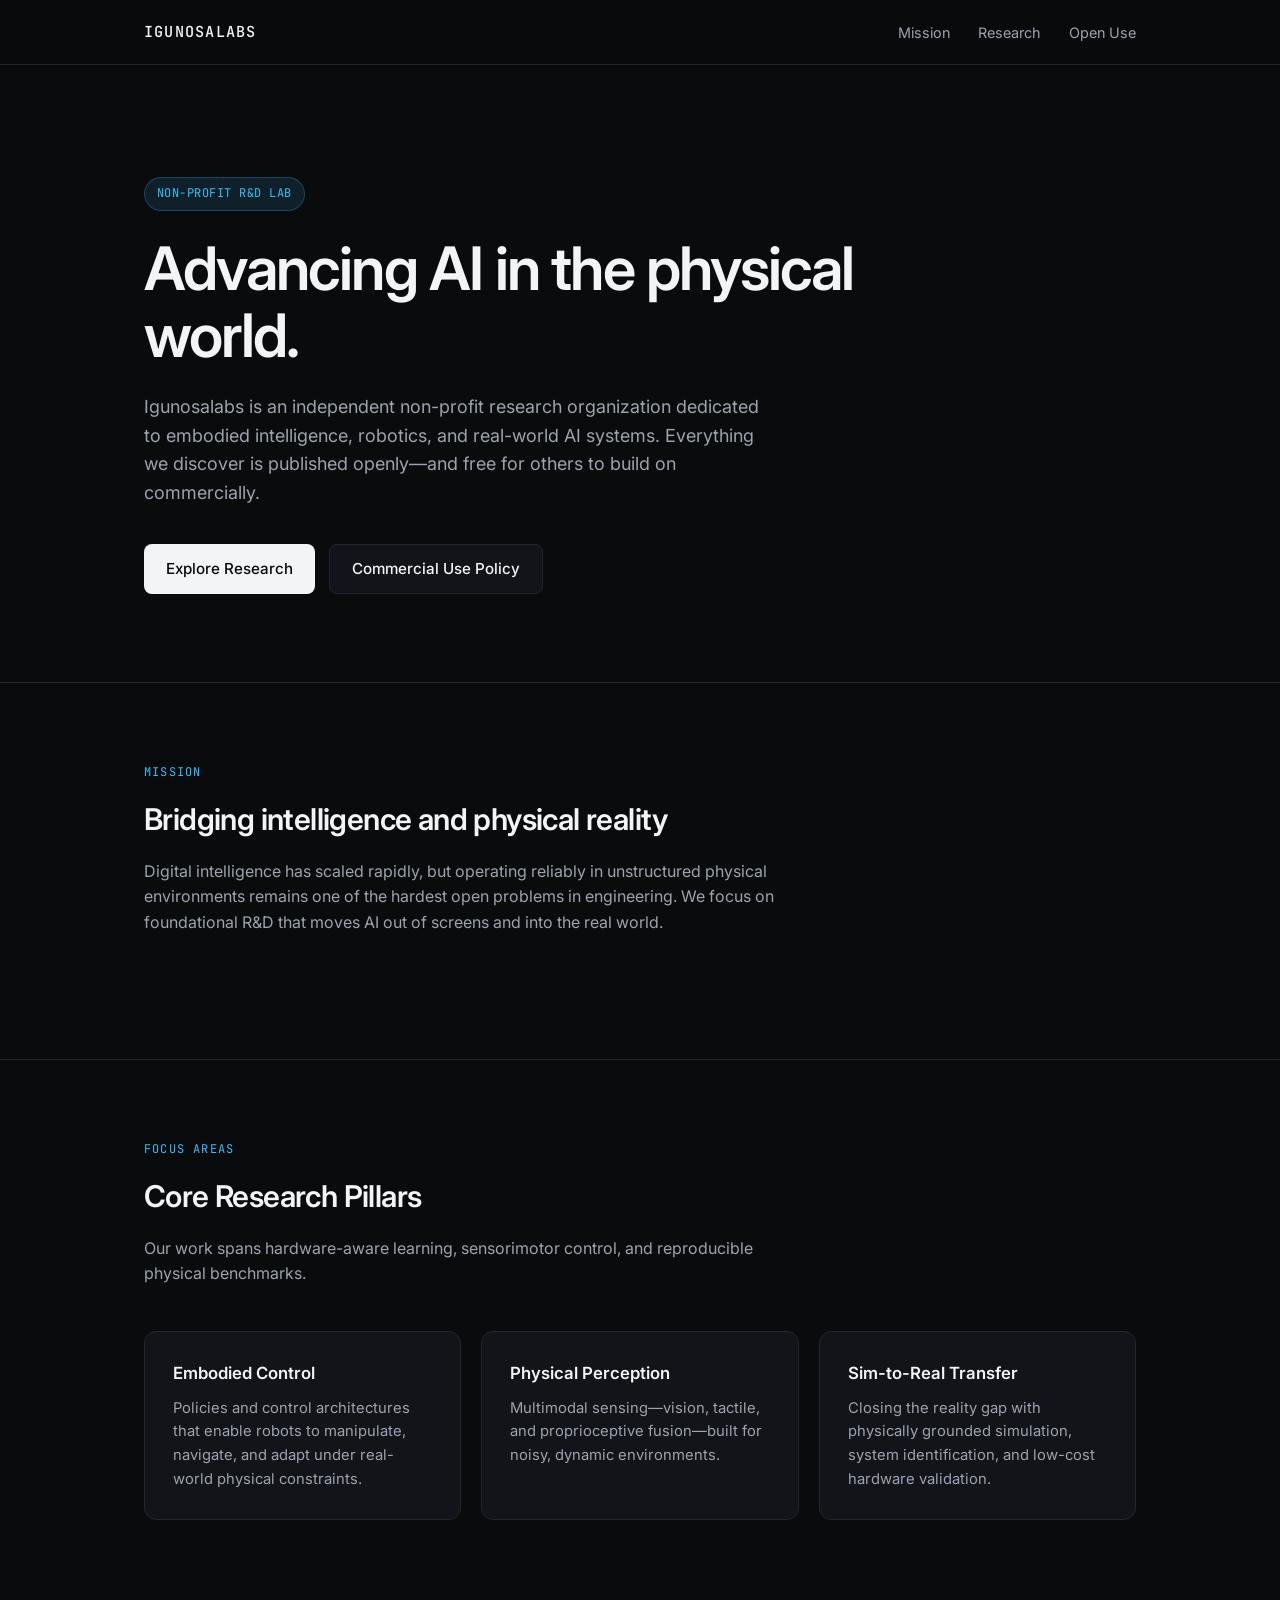
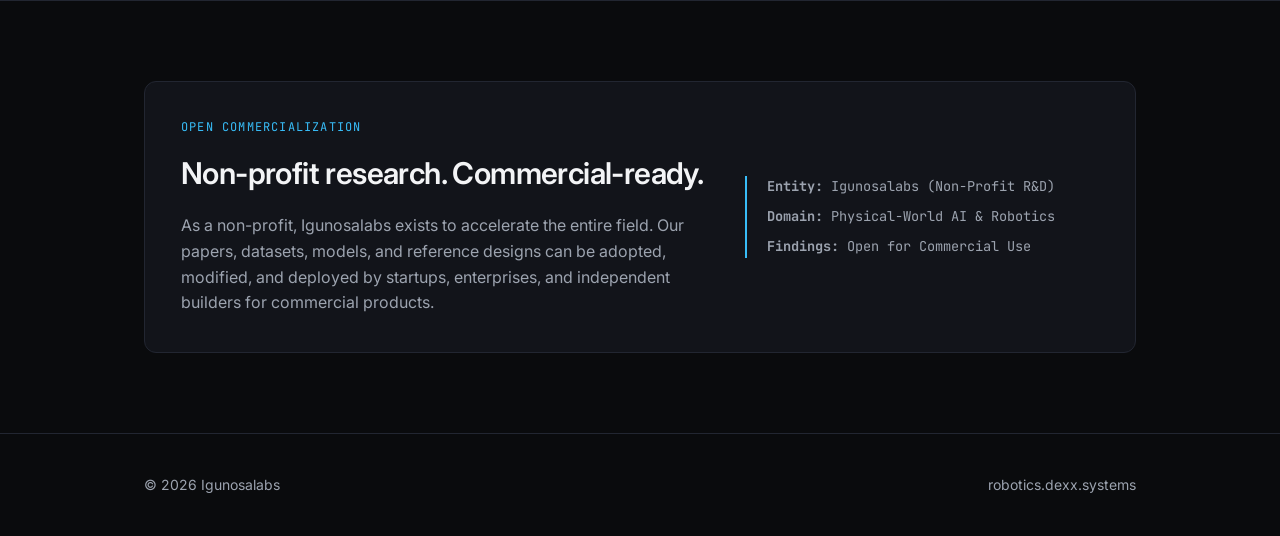
==== index.html @ ff611111 "Initial Igunosalabs landing page" ====
<!DOCTYPE html>
<html lang="en">
<head>
  <meta charset="UTF-8" />
  <meta name="viewport" content="width=device-width, initial-scale=1.0" />
  <title>Igunosalabs — Physical-World AI Research</title>
  <meta name="description" content="Igunosalabs is a non-profit R&D lab advancing AI technology in the physical world. All research findings are open for commercial use." />
  <link rel="preconnect" href="https://fonts.googleapis.com" />
  <link rel="preconnect" href="https://fonts.gstatic.com" crossorigin />
  <link href="https://fonts.googleapis.com/css2?family=Inter:wght@400;500;600&family=JetBrains+Mono:wght@400;500&display=swap" rel="stylesheet" />
  <style>
    :root {
      --bg: #0a0b0d;
      --surface: #12141a;
      --border: #222631;
      --text: #f3f4f6;
      --muted: #9ca3af;
      --accent: #38bdf8;
      --accent-dim: rgba(56, 189, 248, 0.12);
    }

    * {
      box-sizing: border-box;
      margin: 0;
      padding: 0;
    }

    html {
      scroll-behavior: smooth;
    }

    body {
      font-family: 'Inter', -apple-system, BlinkMacSystemFont, sans-serif;
      background: var(--bg);
      color: var(--text);
      line-height: 1.6;
      -webkit-font-smoothing: antialiased;
    }

    .container {
      max-width: 1040px;
      margin: 0 auto;
      padding: 0 24px;
    }

    header {
      border-bottom: 1px solid var(--border);
      padding: 20px 0;
      position: sticky;
      top: 0;
      background: rgba(10, 11, 13, 0.85);
      backdrop-filter: blur(12px);
      z-index: 10;
    }

    .nav {
      display: flex;
      align-items: center;
      justify-content: space-between;
    }

    .logo {
      font-family: 'JetBrains Mono', monospace;
      font-weight: 500;
      font-size: 0.95rem;
      letter-spacing: 0.08em;
      text-transform: uppercase;
      color: var(--text);
      text-decoration: none;
    }

    .nav-links {
      display: flex;
      gap: 28px;
    }

    .nav-links a {
      color: var(--muted);
      text-decoration: none;
      font-size: 0.9rem;
      transition: color 0.15s ease;
    }

    .nav-links a:hover {
      color: var(--text);
    }

    .hero {
      padding: 112px 0 88px;
      border-bottom: 1px solid var(--border);
    }

    .badge {
      display: inline-block;
      font-family: 'JetBrains Mono', monospace;
      font-size: 0.75rem;
      color: var(--accent);
      background: var(--accent-dim);
      border: 1px solid rgba(56, 189, 248, 0.25);
      padding: 6px 12px;
      border-radius: 999px;
      margin-bottom: 24px;
      letter-spacing: 0.04em;
    }

    h1 {
      font-size: clamp(2.25rem, 5vw, 3.75rem);
      font-weight: 600;
      line-height: 1.12;
      letter-spacing: -0.03em;
      max-width: 780px;
      margin-bottom: 24px;
    }

    .hero p {
      font-size: 1.125rem;
      color: var(--muted);
      max-width: 620px;
      margin-bottom: 36px;
    }

    .actions {
      display: flex;
      flex-wrap: wrap;
      gap: 14px;
    }

    .btn {
      display: inline-flex;
      align-items: center;
      padding: 12px 22px;
      border-radius: 8px;
      font-size: 0.95rem;
      font-weight: 500;
      text-decoration: none;
      transition: all 0.15s ease;
    }

    .btn-primary {
      background: var(--text);
      color: var(--bg);
    }

    .btn-primary:hover {
      background: #e5e7eb;
    }

    .btn-secondary {
      background: var(--surface);
      color: var(--text);
      border: 1px solid var(--border);
    }

    .btn-secondary:hover {
      border-color: #374151;
    }

    section {
      padding: 80px 0;
      border-bottom: 1px solid var(--border);
    }

    .section-label {
      font-family: 'JetBrains Mono', monospace;
      font-size: 0.75rem;
      text-transform: uppercase;
      letter-spacing: 0.1em;
      color: var(--accent);
      margin-bottom: 12px;
    }

    h2 {
      font-size: 1.875rem;
      font-weight: 600;
      letter-spacing: -0.02em;
      margin-bottom: 16px;
    }

    .section-intro {
      color: var(--muted);
      max-width: 640px;
      margin-bottom: 44px;
    }

    .grid {
      display: grid;
      grid-template-columns: repeat(auto-fit, minmax(260px, 1fr));
      gap: 20px;
    }

    .card {
      background: var(--surface);
      border: 1px solid var(--border);
      border-radius: 12px;
      padding: 28px;
    }

    .card h3 {
      font-size: 1.05rem;
      font-weight: 600;
      margin-bottom: 10px;
    }

    .card p {
      font-size: 0.925rem;
      color: var(--muted);
    }

    .callout {
      background: var(--surface);
      border: 1px solid var(--border);
      border-radius: 12px;
      padding: 36px;
      display: grid;
      grid-template-columns: 1.5fr 1fr;
      gap: 32px;
      align-items: center;
    }

    .callout-meta {
      font-family: 'JetBrains Mono', monospace;
      font-size: 0.85rem;
      color: var(--muted);
      border-left: 2px solid var(--accent);
      padding-left: 20px;
    }

    .callout-meta div {
      margin-bottom: 8px;
    }

    .callout-meta div:last-child {
      margin-bottom: 0;
    }

    footer {
      padding: 40px 0;
      color: var(--muted);
      font-size: 0.875rem;
    }

    .footer-inner {
      display: flex;
      flex-wrap: wrap;
      justify-content: space-between;
      gap: 16px;
    }

    @media (max-width: 720px) {
      .nav-links {
        display: none;
      }
      .callout {
        grid-template-columns: 1fr;
      }
    }
  </style>
</head>
<body>
  <header>
    <div class="container nav">
      <a href="#" class="logo">Igunosalabs</a>
      <nav class="nav-links">
        <a href="#mission">Mission</a>
        <a href="#research">Research</a>
        <a href="#open-use">Open Use</a>
      </nav>
    </div>
  </header>

  <main>
    <section class="hero">
      <div class="container">
        <span class="badge">NON-PROFIT R&amp;D LAB</span>
        <h1>Advancing AI in the physical world.</h1>
        <p>
          Igunosalabs is an independent non-profit research organization dedicated to embodied intelligence, robotics, and real-world AI systems. Everything we discover is published openly—and free for others to build on commercially.
        </p>
        <div class="actions">
          <a href="#research" class="btn btn-primary">Explore Research</a>
          <a href="#open-use" class="btn btn-secondary">Commercial Use Policy</a>
        </div>
      </div>
    </section>

    <section id="mission">
      <div class="container">
        <div class="section-label">Mission</div>
        <h2>Bridging intelligence and physical reality</h2>
        <p class="section-intro">
          Digital intelligence has scaled rapidly, but operating reliably in unstructured physical environments remains one of the hardest open problems in engineering. We focus on foundational R&amp;D that moves AI out of screens and into the real world.
        </p>
      </div>
    </section>

    <section id="research">
      <div class="container">
        <div class="section-label">Focus Areas</div>
        <h2>Core Research Pillars</h2>
        <p class="section-intro">
          Our work spans hardware-aware learning, sensorimotor control, and reproducible physical benchmarks.
        </p>
        <div class="grid">
          <div class="card">
            <h3>Embodied Control</h3>
            <p>Policies and control architectures that enable robots to manipulate, navigate, and adapt under real-world physical constraints.</p>
          </div>
          <div class="card">
            <h3>Physical Perception</h3>
            <p>Multimodal sensing—vision, tactile, and proprioceptive fusion—built for noisy, dynamic environments.</p>
          </div>
          <div class="card">
            <h3>Sim-to-Real Transfer</h3>
            <p>Closing the reality gap with physically grounded simulation, system identification, and low-cost hardware validation.</p>
          </div>
        </div>
      </div>
    </section>

    <section id="open-use">
      <div class="container">
        <div class="callout">
          <div>
            <div class="section-label">Open Commercialization</div>
            <h2>Non-profit research. Commercial-ready.</h2>
            <p style="color: var(--muted);">
              As a non-profit, Igunosalabs exists to accelerate the entire field. Our papers, datasets, models, and reference designs can be adopted, modified, and deployed by startups, enterprises, and independent builders for commercial products.
            </p>
          </div>
          <div class="callout-meta">
            <div><strong>Entity:</strong> Igunosalabs (Non-Profit R&amp;D)</div>
            <div><strong>Domain:</strong> Physical-World AI &amp; Robotics</div>
            <div><strong>Findings:</strong> Open for Commercial Use</div>
          </div>
        </div>
      </div>
    </section>
  </main>

  <footer>
    <div class="container footer-inner">
      <span>&copy; 2026 Igunosalabs</span>
      <span>robotics.dexx.systems</span>
    </div>
  </footer>
</body>
</html>
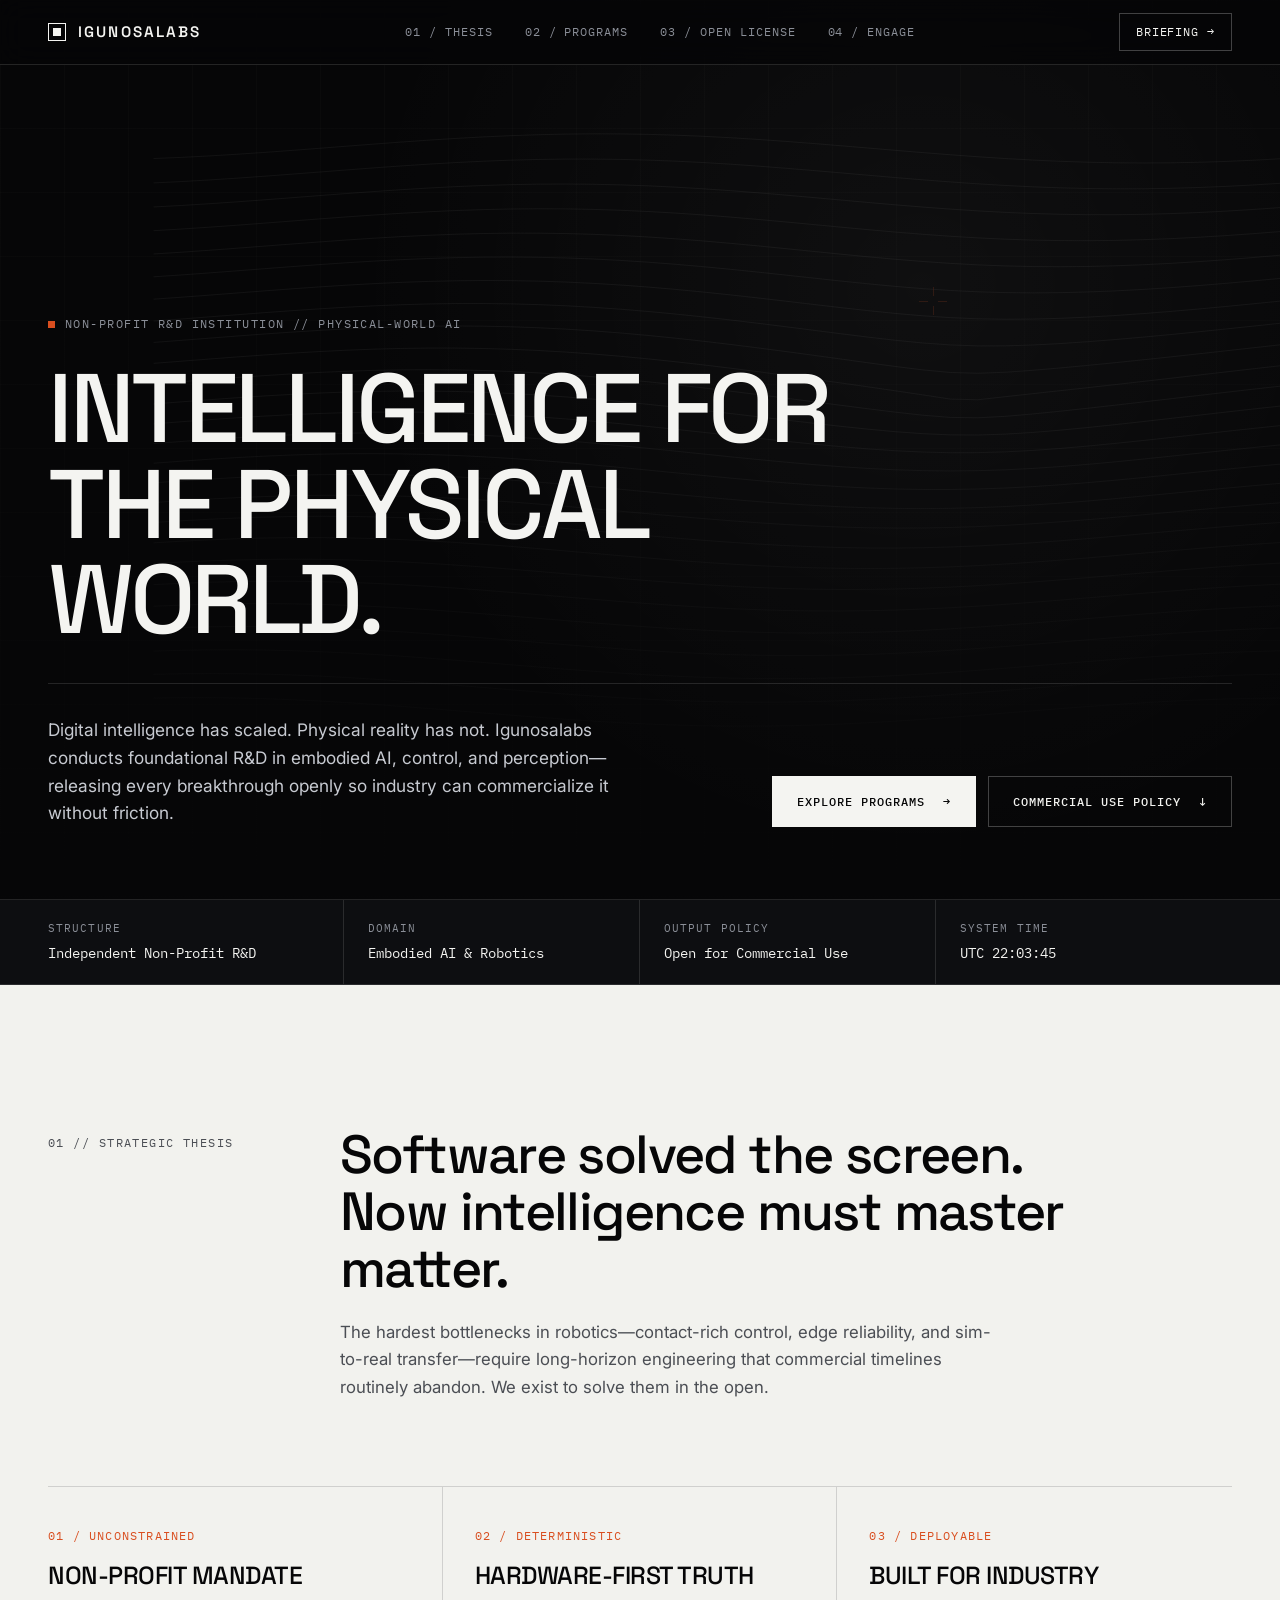
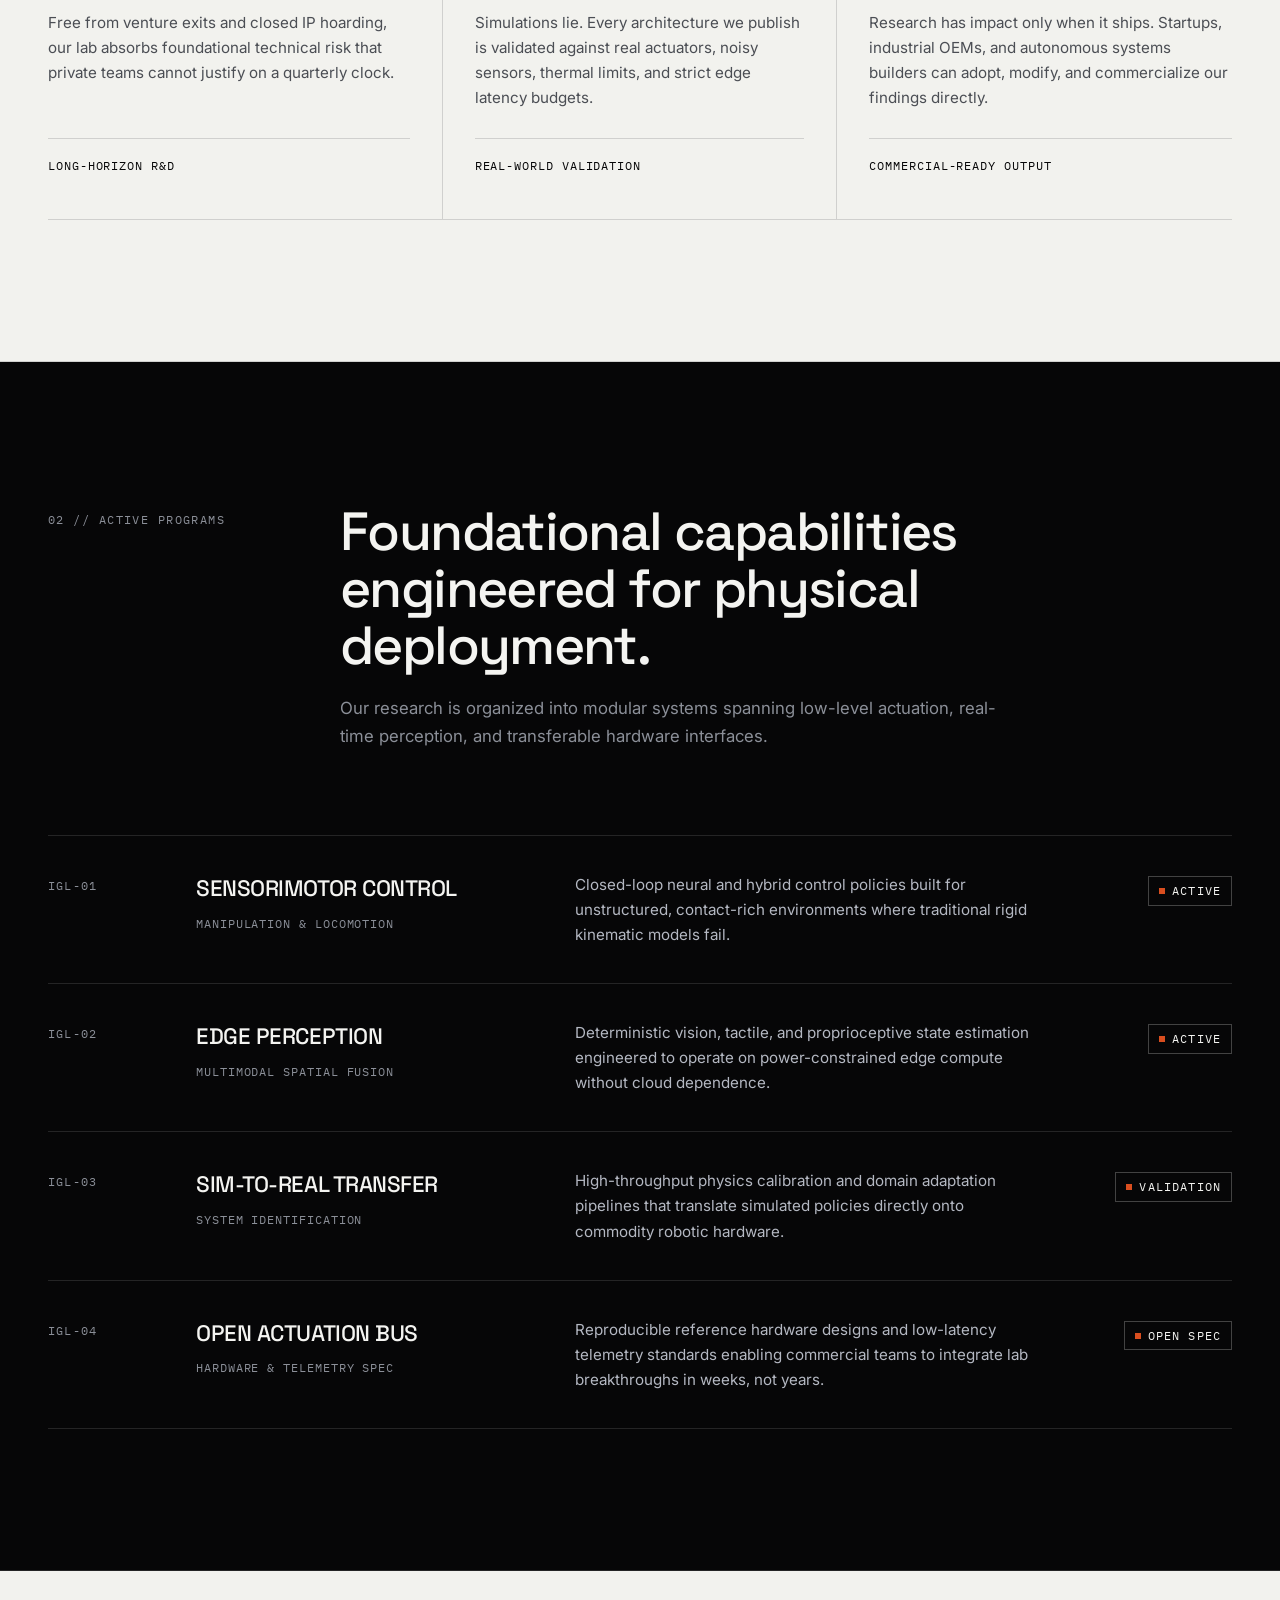
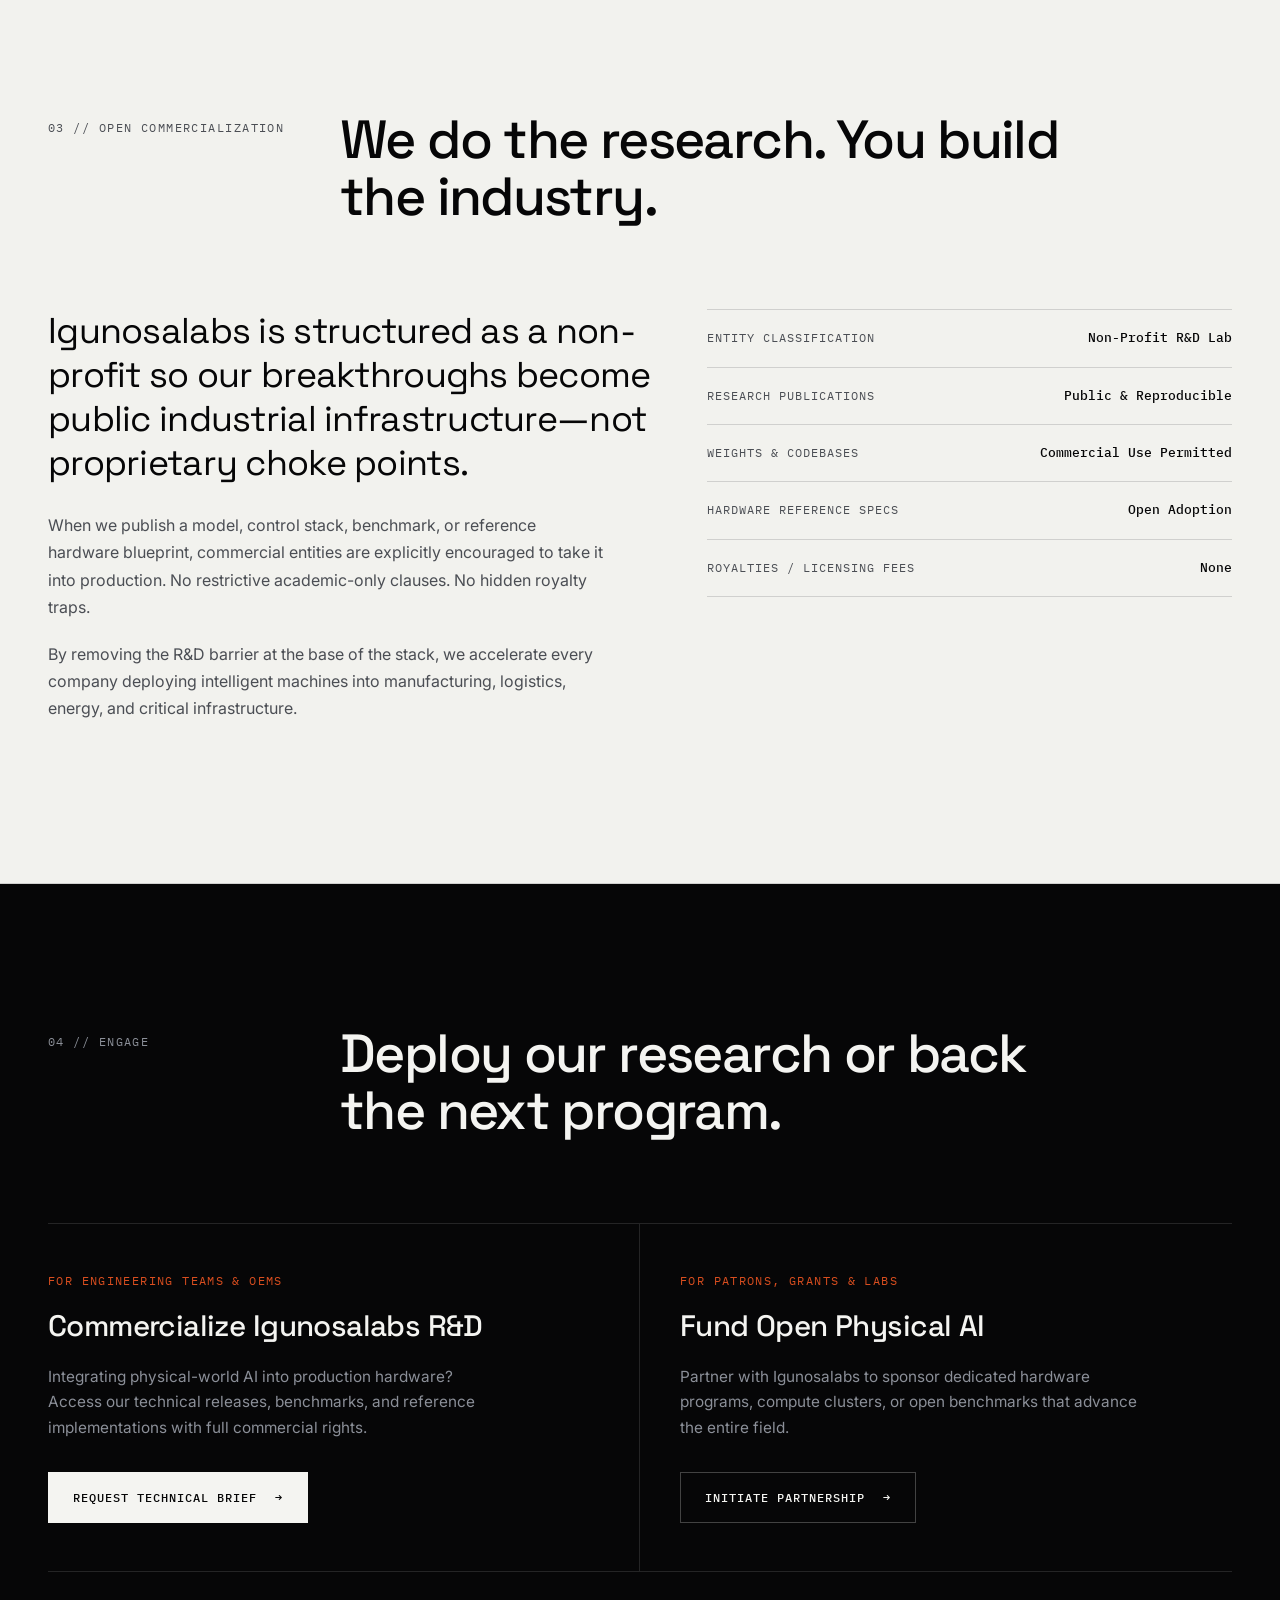
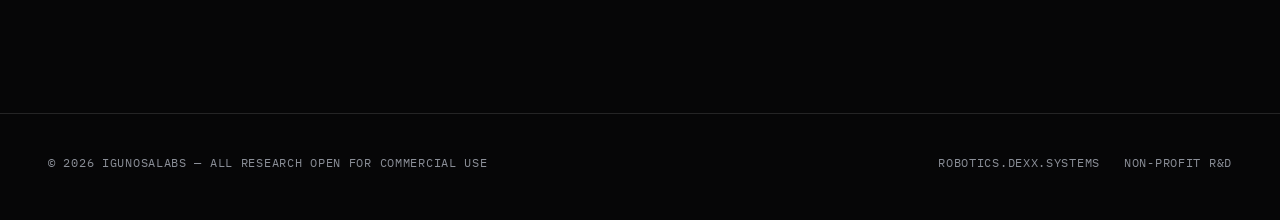
==== commit b23a33ff: "Redesign landing page with defense-tech editorial aesthetic and sales positioning" ====
--- a/index.html
+++ b/index.html
@@ -3,23 +3,29 @@
 <head>
   <meta charset="UTF-8" />
   <meta name="viewport" content="width=device-width, initial-scale=1.0" />
-  <title>Igunosalabs — Physical-World AI Research</title>
-  <meta name="description" content="Igunosalabs is a non-profit R&D lab advancing AI technology in the physical world. All research findings are open for commercial use." />
+  <title>IGUNOSALABS — Physical-World AI Research</title>
+  <meta name="description" content="Igunosalabs is an independent non-profit R&D institution advancing AI in the physical world. All research findings are open for commercial use." />
   <link rel="preconnect" href="https://fonts.googleapis.com" />
   <link rel="preconnect" href="https://fonts.gstatic.com" crossorigin />
-  <link href="https://fonts.googleapis.com/css2?family=Inter:wght@400;500;600&family=JetBrains+Mono:wght@400;500&display=swap" rel="stylesheet" />
+  <link href="https://fonts.googleapis.com/css2?family=IBM+Plex+Mono:wght@400;500&family=Inter:wght@400;500;600&family=Space+Grotesk:wght@400;500;600;700&display=swap" rel="stylesheet" />
   <style>
     :root {
-      --bg: #0a0b0d;
-      --surface: #12141a;
-      --border: #222631;
-      --text: #f3f4f6;
-      --muted: #9ca3af;
-      --accent: #38bdf8;
-      --accent-dim: rgba(56, 189, 248, 0.12);
-    }
-
-    * {
+      --ink: #060607;
+      --ink-elevated: #0d0e11;
+      --ink-line: rgba(255, 255, 255, 0.12);
+      --ink-line-strong: rgba(255, 255, 255, 0.24);
+      --paper: #f2f2ee;
+      --paper-line: rgba(6, 6, 7, 0.14);
+      --paper-muted: #4b4e54;
+      --text-light: #f4f4f1;
+      --text-dim: #8b8f98;
+      --signal: #d94e1f;
+      --font-display: 'Space Grotesk', -apple-system, BlinkMacSystemFont, sans-serif;
+      --font-body: 'Inter', -apple-system, BlinkMacSystemFont, sans-serif;
+      --font-mono: 'IBM Plex Mono', ui-monospace, SFMono-Regular, monospace;
+    }
+
+    *, *::before, *::after {
       box-sizing: border-box;
       margin: 0;
       padding: 0;
@@ -27,230 +33,678 @@
 
     html {
       scroll-behavior: smooth;
+      background: var(--ink);
+      color: var(--text-light);
     }
 
     body {
-      font-family: 'Inter', -apple-system, BlinkMacSystemFont, sans-serif;
-      background: var(--bg);
-      color: var(--text);
-      line-height: 1.6;
+      font-family: var(--font-body);
+      background: var(--ink);
+      color: var(--text-light);
+      line-height: 1.55;
       -webkit-font-smoothing: antialiased;
+      overflow-x: hidden;
+    }
+
+    ::selection {
+      background: var(--text-light);
+      color: var(--ink);
     }
 
     .container {
-      max-width: 1040px;
+      width: 100%;
+      max-width: 1320px;
       margin: 0 auto;
-      padding: 0 24px;
-    }
-
+      padding: 0 clamp(20px, 4vw, 48px);
+    }
+
+    .mono {
+      font-family: var(--font-mono);
+    }
+
+    /* Navigation */
     header {
-      border-bottom: 1px solid var(--border);
-      padding: 20px 0;
-      position: sticky;
+      position: fixed;
       top: 0;
-      background: rgba(10, 11, 13, 0.85);
-      backdrop-filter: blur(12px);
-      z-index: 10;
-    }
-
-    .nav {
+      left: 0;
+      right: 0;
+      z-index: 50;
+      border-bottom: 1px solid var(--ink-line);
+      background: rgba(6, 6, 7, 0.82);
+      backdrop-filter: blur(14px);
+      -webkit-backdrop-filter: blur(14px);
+    }
+
+    .nav-bar {
+      height: 64px;
       display: flex;
       align-items: center;
       justify-content: space-between;
-    }
-
-    .logo {
-      font-family: 'JetBrains Mono', monospace;
-      font-weight: 500;
+      gap: 24px;
+    }
+
+    .brand {
+      display: inline-flex;
+      align-items: center;
+      gap: 12px;
+      text-decoration: none;
+      color: var(--text-light);
+      font-family: var(--font-display);
+      font-weight: 600;
       font-size: 0.95rem;
-      letter-spacing: 0.08em;
-      text-transform: uppercase;
-      color: var(--text);
-      text-decoration: none;
+      letter-spacing: 0.14em;
+      text-transform: uppercase;
+    }
+
+    .brand-mark {
+      width: 18px;
+      height: 18px;
+      position: relative;
+      display: inline-block;
+      border: 1px solid var(--text-light);
+    }
+
+    .brand-mark::after {
+      content: "";
+      position: absolute;
+      inset: 4px;
+      background: var(--text-light);
     }
 
     .nav-links {
       display: flex;
-      gap: 28px;
+      align-items: center;
+      gap: 32px;
     }
 
     .nav-links a {
-      color: var(--muted);
+      color: var(--text-dim);
       text-decoration: none;
-      font-size: 0.9rem;
+      font-family: var(--font-mono);
+      font-size: 0.75rem;
+      letter-spacing: 0.08em;
+      text-transform: uppercase;
       transition: color 0.15s ease;
     }
 
     .nav-links a:hover {
-      color: var(--text);
-    }
-
+      color: var(--text-light);
+    }
+
+    .nav-cta {
+      display: inline-flex;
+      align-items: center;
+      gap: 8px;
+      padding: 9px 16px;
+      border: 1px solid var(--ink-line-strong);
+      color: var(--text-light);
+      text-decoration: none;
+      font-family: var(--font-mono);
+      font-size: 0.72rem;
+      letter-spacing: 0.08em;
+      text-transform: uppercase;
+      transition: background 0.15s ease, color 0.15s ease, border-color 0.15s ease;
+    }
+
+    .nav-cta:hover {
+      background: var(--text-light);
+      color: var(--ink);
+      border-color: var(--text-light);
+    }
+
+    /* Hero */
     .hero {
-      padding: 112px 0 88px;
-      border-bottom: 1px solid var(--border);
-    }
-
-    .badge {
+      position: relative;
+      min-height: 100svh;
+      display: flex;
+      flex-direction: column;
+      justify-content: flex-end;
+      padding-top: 120px;
+      padding-bottom: clamp(48px, 8vh, 88px);
+      border-bottom: 1px solid var(--ink-line);
+      overflow: hidden;
+    }
+
+    #field-canvas {
+      position: absolute;
+      inset: 0;
+      width: 100%;
+      height: 100%;
+      pointer-events: none;
+      opacity: 0.65;
+    }
+
+    .hero-vignette {
+      position: absolute;
+      inset: 0;
+      background:
+        radial-gradient(circle at 72% 32%, rgba(255, 255, 255, 0.04) 0%, transparent 52%),
+        linear-gradient(180deg, rgba(6, 6, 7, 0.35) 0%, rgba(6, 6, 7, 0.72) 60%, rgba(6, 6, 7, 0.98) 100%);
+      pointer-events: none;
+    }
+
+    .hero-content {
+      position: relative;
+      z-index: 2;
+    }
+
+    .hero-eyebrow {
+      display: inline-flex;
+      align-items: center;
+      gap: 10px;
+      font-family: var(--font-mono);
+      font-size: 0.75rem;
+      letter-spacing: 0.12em;
+      text-transform: uppercase;
+      color: var(--text-dim);
+      margin-bottom: 28px;
+    }
+
+    .status-dot {
+      width: 7px;
+      height: 7px;
+      background: var(--signal);
       display: inline-block;
-      font-family: 'JetBrains Mono', monospace;
-      font-size: 0.75rem;
-      color: var(--accent);
-      background: var(--accent-dim);
-      border: 1px solid rgba(56, 189, 248, 0.25);
-      padding: 6px 12px;
-      border-radius: 999px;
-      margin-bottom: 24px;
-      letter-spacing: 0.04em;
     }
 
     h1 {
-      font-size: clamp(2.25rem, 5vw, 3.75rem);
-      font-weight: 600;
-      line-height: 1.12;
-      letter-spacing: -0.03em;
-      max-width: 780px;
-      margin-bottom: 24px;
-    }
-
-    .hero p {
-      font-size: 1.125rem;
-      color: var(--muted);
-      max-width: 620px;
+      font-family: var(--font-display);
+      font-size: clamp(2.8rem, 7.6vw, 6.4rem);
+      font-weight: 500;
+      line-height: 0.98;
+      letter-spacing: -0.035em;
+      max-width: 15ch;
       margin-bottom: 36px;
-    }
-
-    .actions {
+      text-transform: uppercase;
+    }
+
+    .hero-bottom {
+      display: grid;
+      grid-template-columns: minmax(0, 1.2fr) minmax(0, 1fr);
+      gap: 40px;
+      align-items: end;
+      padding-top: 32px;
+      border-top: 1px solid var(--ink-line);
+    }
+
+    .hero-lead {
+      font-size: clamp(1rem, 1.35vw, 1.2rem);
+      color: #c7cad1;
+      max-width: 54ch;
+      line-height: 1.6;
+    }
+
+    .hero-actions {
       display: flex;
       flex-wrap: wrap;
-      gap: 14px;
+      justify-content: flex-end;
+      gap: 12px;
     }
 
     .btn {
       display: inline-flex;
       align-items: center;
-      padding: 12px 22px;
-      border-radius: 8px;
+      justify-content: space-between;
+      gap: 18px;
+      padding: 15px 24px;
+      font-family: var(--font-mono);
+      font-size: 0.78rem;
+      font-weight: 500;
+      letter-spacing: 0.08em;
+      text-transform: uppercase;
+      text-decoration: none;
+      border: 1px solid transparent;
+      transition: all 0.16s ease;
+    }
+
+    .btn-solid {
+      background: var(--text-light);
+      color: var(--ink);
+      border-color: var(--text-light);
+    }
+
+    .btn-solid:hover {
+      background: #ffffff;
+      transform: translateY(-1px);
+    }
+
+    .btn-outline {
+      background: transparent;
+      color: var(--text-light);
+      border-color: var(--ink-line-strong);
+    }
+
+    .btn-outline:hover {
+      border-color: var(--text-light);
+      background: rgba(255, 255, 255, 0.04);
+    }
+
+    /* Telemetry Strip */
+    .telemetry-strip {
+      border-bottom: 1px solid var(--ink-line);
+      background: var(--ink-elevated);
+    }
+
+    .telemetry-grid {
+      display: grid;
+      grid-template-columns: repeat(4, 1fr);
+    }
+
+    .telemetry-cell {
+      padding: 20px 24px;
+      border-right: 1px solid var(--ink-line);
+    }
+
+    .telemetry-cell:first-child {
+      padding-left: 0;
+    }
+
+    .telemetry-cell:last-child {
+      border-right: none;
+      padding-right: 0;
+    }
+
+    .telemetry-label {
+      font-family: var(--font-mono);
+      font-size: 0.68rem;
+      letter-spacing: 0.1em;
+      text-transform: uppercase;
+      color: var(--text-dim);
+      margin-bottom: 6px;
+    }
+
+    .telemetry-val {
+      font-family: var(--font-mono);
+      font-size: 0.85rem;
+      color: var(--text-light);
+    }
+
+    /* Light Editorial Section (Thesis) */
+    .section-paper {
+      background: var(--paper);
+      color: var(--ink);
+      padding: clamp(80px, 11vw, 148px) 0;
+      border-bottom: 1px solid var(--paper-line);
+    }
+
+    .section-dark {
+      background: var(--ink);
+      color: var(--text-light);
+      padding: clamp(80px, 11vw, 148px) 0;
+      border-bottom: 1px solid var(--ink-line);
+    }
+
+    .section-header {
+      display: grid;
+      grid-template-columns: 260px minmax(0, 1fr);
+      gap: 32px;
+      margin-bottom: clamp(48px, 7vw, 84px);
+    }
+
+    .section-index {
+      font-family: var(--font-mono);
+      font-size: 0.75rem;
+      letter-spacing: 0.12em;
+      text-transform: uppercase;
+      padding-top: 8px;
+    }
+
+    .section-paper .section-index {
+      color: var(--paper-muted);
+    }
+
+    .section-dark .section-index {
+      color: var(--text-dim);
+    }
+
+    .section-title {
+      font-family: var(--font-display);
+      font-size: clamp(2rem, 4.2vw, 3.6rem);
+      font-weight: 500;
+      line-height: 1.06;
+      letter-spacing: -0.03em;
+      max-width: 22ch;
+    }
+
+    .section-sub {
+      margin-top: 22px;
+      font-size: 1.05rem;
+      max-width: 60ch;
+      line-height: 1.65;
+    }
+
+    .section-paper .section-sub {
+      color: var(--paper-muted);
+    }
+
+    .section-dark .section-sub {
+      color: var(--text-dim);
+    }
+
+    /* Pillars 3-column razor grid */
+    .pillars-grid {
+      display: grid;
+      grid-template-columns: repeat(3, 1fr);
+      border-top: 1px solid var(--paper-line);
+      border-bottom: 1px solid var(--paper-line);
+    }
+
+    .pillar {
+      padding: 40px 32px 44px;
+      border-right: 1px solid var(--paper-line);
+      display: flex;
+      flex-direction: column;
+      justify-content: space-between;
+      gap: 28px;
+    }
+
+    .pillar:first-child {
+      padding-left: 0;
+    }
+
+    .pillar:last-child {
+      border-right: none;
+      padding-right: 0;
+    }
+
+    .pillar-num {
+      font-family: var(--font-mono);
+      font-size: 0.75rem;
+      letter-spacing: 0.1em;
+      color: var(--signal);
+    }
+
+    .pillar h3 {
+      font-family: var(--font-display);
+      font-size: 1.55rem;
+      font-weight: 500;
+      letter-spacing: -0.02em;
+      margin: 12px 0 14px;
+      text-transform: uppercase;
+    }
+
+    .pillar p {
       font-size: 0.95rem;
+      color: var(--paper-muted);
+      line-height: 1.65;
+    }
+
+    .pillar-foot {
+      font-family: var(--font-mono);
+      font-size: 0.72rem;
+      letter-spacing: 0.08em;
+      text-transform: uppercase;
+      color: var(--ink);
+      padding-top: 18px;
+      border-top: 1px solid var(--paper-line);
+    }
+
+    /* Programs Catalog */
+    .programs-list {
+      border-top: 1px solid var(--ink-line);
+    }
+
+    .program-row {
+      display: grid;
+      grid-template-columns: 120px 1.2fr 1.6fr 160px;
+      gap: 28px;
+      align-items: start;
+      padding: 36px 0;
+      border-bottom: 1px solid var(--ink-line);
+      transition: background 0.15s ease;
+    }
+
+    .program-row:hover {
+      background: rgba(255, 255, 255, 0.02);
+    }
+
+    .program-code {
+      font-family: var(--font-mono);
+      font-size: 0.78rem;
+      letter-spacing: 0.1em;
+      color: var(--text-dim);
+      padding-top: 4px;
+    }
+
+    .program-name {
+      font-family: var(--font-display);
+      font-size: 1.4rem;
       font-weight: 500;
-      text-decoration: none;
-      transition: all 0.15s ease;
-    }
-
-    .btn-primary {
-      background: var(--text);
-      color: var(--bg);
-    }
-
-    .btn-primary:hover {
-      background: #e5e7eb;
-    }
-
-    .btn-secondary {
-      background: var(--surface);
-      color: var(--text);
-      border: 1px solid var(--border);
-    }
-
-    .btn-secondary:hover {
-      border-color: #374151;
-    }
-
-    section {
-      padding: 80px 0;
-      border-bottom: 1px solid var(--border);
-    }
-
-    .section-label {
-      font-family: 'JetBrains Mono', monospace;
-      font-size: 0.75rem;
-      text-transform: uppercase;
+      letter-spacing: -0.02em;
+      text-transform: uppercase;
+      margin-bottom: 8px;
+    }
+
+    .program-domain {
+      font-family: var(--font-mono);
+      font-size: 0.72rem;
+      letter-spacing: 0.08em;
+      text-transform: uppercase;
+      color: var(--text-dim);
+    }
+
+    .program-desc {
+      font-size: 0.95rem;
+      color: #b4b8c2;
+      line-height: 1.65;
+    }
+
+    .program-status {
+      text-align: right;
+      font-family: var(--font-mono);
+      font-size: 0.72rem;
       letter-spacing: 0.1em;
-      color: var(--accent);
-      margin-bottom: 12px;
-    }
-
-    h2 {
-      font-size: 1.875rem;
-      font-weight: 600;
+      text-transform: uppercase;
+      padding-top: 4px;
+    }
+
+    .tag {
+      display: inline-flex;
+      align-items: center;
+      gap: 7px;
+      padding: 5px 10px;
+      border: 1px solid var(--ink-line-strong);
+      color: var(--text-light);
+    }
+
+    .tag-dot {
+      width: 6px;
+      height: 6px;
+      background: var(--signal);
+    }
+
+    /* Open Commercialization Doctrine */
+    .doctrine-grid {
+      display: grid;
+      grid-template-columns: 1.15fr 1fr;
+      gap: 56px;
+      align-items: start;
+    }
+
+    .doctrine-statement {
+      font-family: var(--font-display);
+      font-size: clamp(1.6rem, 2.8vw, 2.35rem);
+      font-weight: 400;
+      line-height: 1.22;
       letter-spacing: -0.02em;
-      margin-bottom: 16px;
-    }
-
-    .section-intro {
-      color: var(--muted);
-      max-width: 640px;
-      margin-bottom: 44px;
-    }
-
-    .grid {
+      margin-bottom: 28px;
+    }
+
+    .doctrine-copy {
+      color: var(--paper-muted);
+      font-size: 1rem;
+      line-height: 1.7;
+      margin-bottom: 20px;
+      max-width: 56ch;
+    }
+
+    .spec-table {
+      border-top: 1px solid var(--paper-line);
+    }
+
+    .spec-row {
+      display: flex;
+      justify-content: space-between;
+      align-items: baseline;
+      gap: 16px;
+      padding: 18px 0;
+      border-bottom: 1px solid var(--paper-line);
+    }
+
+    .spec-key {
+      font-family: var(--font-mono);
+      font-size: 0.76rem;
+      letter-spacing: 0.08em;
+      text-transform: uppercase;
+      color: var(--paper-muted);
+    }
+
+    .spec-val {
+      font-family: var(--font-mono);
+      font-size: 0.82rem;
+      font-weight: 500;
+      color: var(--ink);
+      text-align: right;
+    }
+
+    /* Engagement / CTA */
+    .engage-grid {
       display: grid;
-      grid-template-columns: repeat(auto-fit, minmax(260px, 1fr));
-      gap: 20px;
-    }
-
-    .card {
-      background: var(--surface);
-      border: 1px solid var(--border);
-      border-radius: 12px;
-      padding: 28px;
-    }
-
-    .card h3 {
-      font-size: 1.05rem;
-      font-weight: 600;
-      margin-bottom: 10px;
-    }
-
-    .card p {
-      font-size: 0.925rem;
-      color: var(--muted);
-    }
-
-    .callout {
-      background: var(--surface);
-      border: 1px solid var(--border);
-      border-radius: 12px;
-      padding: 36px;
-      display: grid;
-      grid-template-columns: 1.5fr 1fr;
+      grid-template-columns: repeat(2, 1fr);
+      border-top: 1px solid var(--ink-line);
+      border-bottom: 1px solid var(--ink-line);
+    }
+
+    .engage-box {
+      padding: 48px 40px;
+      border-right: 1px solid var(--ink-line);
+      display: flex;
+      flex-direction: column;
+      justify-content: space-between;
       gap: 32px;
-      align-items: center;
-    }
-
-    .callout-meta {
-      font-family: 'JetBrains Mono', monospace;
-      font-size: 0.85rem;
-      color: var(--muted);
-      border-left: 2px solid var(--accent);
-      padding-left: 20px;
-    }
-
-    .callout-meta div {
-      margin-bottom: 8px;
-    }
-
-    .callout-meta div:last-child {
-      margin-bottom: 0;
-    }
-
+    }
+
+    .engage-box:first-child {
+      padding-left: 0;
+    }
+
+    .engage-box:last-child {
+      border-right: none;
+      padding-right: 0;
+    }
+
+    .engage-label {
+      font-family: var(--font-mono);
+      font-size: 0.72rem;
+      letter-spacing: 0.12em;
+      text-transform: uppercase;
+      color: var(--signal);
+      margin-bottom: 14px;
+    }
+
+    .engage-box h3 {
+      font-family: var(--font-display);
+      font-size: 1.85rem;
+      font-weight: 500;
+      letter-spacing: -0.02em;
+      margin-bottom: 14px;
+    }
+
+    .engage-box p {
+      color: var(--text-dim);
+      font-size: 0.96rem;
+      max-width: 46ch;
+      line-height: 1.65;
+    }
+
+    /* Footer */
     footer {
-      padding: 40px 0;
-      color: var(--muted);
-      font-size: 0.875rem;
-    }
-
-    .footer-inner {
+      background: var(--ink);
+      padding: 40px 0 48px;
+      font-family: var(--font-mono);
+      font-size: 0.74rem;
+      letter-spacing: 0.06em;
+      text-transform: uppercase;
+      color: var(--text-dim);
+    }
+
+    .footer-bar {
       display: flex;
       flex-wrap: wrap;
       justify-content: space-between;
+      align-items: center;
       gap: 16px;
     }
 
-    @media (max-width: 720px) {
+    .footer-meta {
+      display: flex;
+      flex-wrap: wrap;
+      gap: 24px;
+    }
+
+    /* Responsive */
+    @media (max-width: 980px) {
+      .hero-bottom,
+      .section-header,
+      .doctrine-grid,
+      .engage-grid {
+        grid-template-columns: 1fr;
+      }
+
+      .hero-actions {
+        justify-content: flex-start;
+      }
+
+      .telemetry-grid {
+        grid-template-columns: repeat(2, 1fr);
+      }
+
+      .telemetry-cell {
+        padding: 18px 0;
+        border-right: none;
+        border-bottom: 1px solid var(--ink-line);
+      }
+
+      .pillars-grid {
+        grid-template-columns: 1fr;
+      }
+
+      .pillar {
+        padding: 32px 0;
+        border-right: none;
+        border-bottom: 1px solid var(--paper-line);
+      }
+
+      .pillar:last-child {
+        border-bottom: none;
+      }
+
+      .program-row {
+        grid-template-columns: 1fr;
+        gap: 14px;
+      }
+
+      .program-status {
+        text-align: left;
+      }
+
+      .engage-box {
+        padding: 36px 0;
+        border-right: none;
+        border-bottom: 1px solid var(--ink-line);
+      }
+
+      .engage-box:last-child {
+        border-bottom: none;
+      }
+    }
+
+    @media (max-width: 680px) {
       .nav-links {
         display: none;
       }
-      .callout {
+
+      .telemetry-grid {
         grid-template-columns: 1fr;
       }
     }
@@ -258,79 +712,279 @@
 </head>
 <body>
   <header>
-    <div class="container nav">
-      <a href="#" class="logo">Igunosalabs</a>
-      <nav class="nav-links">
-        <a href="#mission">Mission</a>
-        <a href="#research">Research</a>
-        <a href="#open-use">Open Use</a>
+    <div class="container nav-bar">
+      <a href="#" class="brand">
+        <span class="brand-mark" aria-hidden="true"></span>
+        IGUNOSALABS
+      </a>
+      <nav class="nav-links" aria-label="Primary">
+        <a href="#thesis">01 / Thesis</a>
+        <a href="#programs">02 / Programs</a>
+        <a href="#doctrine">03 / Open License</a>
+        <a href="#engage">04 / Engage</a>
       </nav>
+      <a href="#engage" class="nav-cta">Briefing &rarr;</a>
     </div>
   </header>
 
   <main>
     <section class="hero">
-      <div class="container">
-        <span class="badge">NON-PROFIT R&amp;D LAB</span>
-        <h1>Advancing AI in the physical world.</h1>
-        <p>
-          Igunosalabs is an independent non-profit research organization dedicated to embodied intelligence, robotics, and real-world AI systems. Everything we discover is published openly—and free for others to build on commercially.
-        </p>
-        <div class="actions">
-          <a href="#research" class="btn btn-primary">Explore Research</a>
-          <a href="#open-use" class="btn btn-secondary">Commercial Use Policy</a>
+      <canvas id="field-canvas" aria-hidden="true"></canvas>
+      <div class="hero-vignette" aria-hidden="true"></div>
+      <div class="container hero-content">
+        <div class="hero-eyebrow">
+          <span class="status-dot" aria-hidden="true"></span>
+          <span>Non-Profit R&amp;D Institution // Physical-World AI</span>
+        </div>
+        <h1>Intelligence for the physical world.</h1>
+        <div class="hero-bottom">
+          <p class="hero-lead">
+            Digital intelligence has scaled. Physical reality has not. Igunosalabs conducts foundational R&amp;D in embodied AI, control, and perception—releasing every breakthrough openly so industry can commercialize it without friction.
+          </p>
+          <div class="hero-actions">
+            <a href="#programs" class="btn btn-solid">
+              <span>Explore Programs</span>
+              <span>&rarr;</span>
+            </a>
+            <a href="#doctrine" class="btn btn-outline">
+              <span>Commercial Use Policy</span>
+              <span>&darr;</span>
+            </a>
+          </div>
         </div>
       </div>
     </section>
 
-    <section id="mission">
+    <div class="telemetry-strip">
+      <div class="container telemetry-grid">
+        <div class="telemetry-cell">
+          <div class="telemetry-label">Structure</div>
+          <div class="telemetry-val">Independent Non-Profit R&amp;D</div>
+        </div>
+        <div class="telemetry-cell">
+          <div class="telemetry-label">Domain</div>
+          <div class="telemetry-val">Embodied AI &amp; Robotics</div>
+        </div>
+        <div class="telemetry-cell">
+          <div class="telemetry-label">Output Policy</div>
+          <div class="telemetry-val">Open for Commercial Use</div>
+        </div>
+        <div class="telemetry-cell">
+          <div class="telemetry-label">System Time</div>
+          <div class="telemetry-val" id="utc-clock">UTC --:--:--</div>
+        </div>
+      </div>
+    </div>
+
+    <section id="thesis" class="section-paper">
       <div class="container">
-        <div class="section-label">Mission</div>
-        <h2>Bridging intelligence and physical reality</h2>
-        <p class="section-intro">
-          Digital intelligence has scaled rapidly, but operating reliably in unstructured physical environments remains one of the hardest open problems in engineering. We focus on foundational R&amp;D that moves AI out of screens and into the real world.
-        </p>
+        <div class="section-header">
+          <div class="section-index">01 // Strategic Thesis</div>
+          <div>
+            <h2 class="section-title">Software solved the screen. Now intelligence must master matter.</h2>
+            <p class="section-sub">
+              The hardest bottlenecks in robotics—contact-rich control, edge reliability, and sim-to-real transfer—require long-horizon engineering that commercial timelines routinely abandon. We exist to solve them in the open.
+            </p>
+          </div>
+        </div>
+
+        <div class="pillars-grid">
+          <article class="pillar">
+            <div>
+              <div class="pillar-num">01 / UNCONSTRAINED</div>
+              <h3>Non-Profit Mandate</h3>
+              <p>
+                Free from venture exits and closed IP hoarding, our lab absorbs foundational technical risk that private teams cannot justify on a quarterly clock.
+              </p>
+            </div>
+            <div class="pillar-foot">Long-Horizon R&amp;D</div>
+          </article>
+
+          <article class="pillar">
+            <div>
+              <div class="pillar-num">02 / DETERMINISTIC</div>
+              <h3>Hardware-First Truth</h3>
+              <p>
+                Simulations lie. Every architecture we publish is validated against real actuators, noisy sensors, thermal limits, and strict edge latency budgets.
+              </p>
+            </div>
+            <div class="pillar-foot">Real-World Validation</div>
+          </article>
+
+          <article class="pillar">
+            <div>
+              <div class="pillar-num">03 / DEPLOYABLE</div>
+              <h3>Built for Industry</h3>
+              <p>
+                Research has impact only when it ships. Startups, industrial OEMs, and autonomous systems builders can adopt, modify, and commercialize our findings directly.
+              </p>
+            </div>
+            <div class="pillar-foot">Commercial-Ready Output</div>
+          </article>
+        </div>
       </div>
     </section>
 
-    <section id="research">
+    <section id="programs" class="section-dark">
       <div class="container">
-        <div class="section-label">Focus Areas</div>
-        <h2>Core Research Pillars</h2>
-        <p class="section-intro">
-          Our work spans hardware-aware learning, sensorimotor control, and reproducible physical benchmarks.
-        </p>
-        <div class="grid">
-          <div class="card">
-            <h3>Embodied Control</h3>
-            <p>Policies and control architectures that enable robots to manipulate, navigate, and adapt under real-world physical constraints.</p>
-          </div>
-          <div class="card">
-            <h3>Physical Perception</h3>
-            <p>Multimodal sensing—vision, tactile, and proprioceptive fusion—built for noisy, dynamic environments.</p>
-          </div>
-          <div class="card">
-            <h3>Sim-to-Real Transfer</h3>
-            <p>Closing the reality gap with physically grounded simulation, system identification, and low-cost hardware validation.</p>
+        <div class="section-header">
+          <div class="section-index">02 // Active Programs</div>
+          <div>
+            <h2 class="section-title">Foundational capabilities engineered for physical deployment.</h2>
+            <p class="section-sub">
+              Our research is organized into modular systems spanning low-level actuation, real-time perception, and transferable hardware interfaces.
+            </p>
+          </div>
+        </div>
+
+        <div class="programs-list">
+          <div class="program-row">
+            <div class="program-code">IGL-01</div>
+            <div>
+              <div class="program-name">Sensorimotor Control</div>
+              <div class="program-domain">Manipulation &amp; Locomotion</div>
+            </div>
+            <p class="program-desc">
+              Closed-loop neural and hybrid control policies built for unstructured, contact-rich environments where traditional rigid kinematic models fail.
+            </p>
+            <div class="program-status">
+              <span class="tag"><span class="tag-dot"></span>Active</span>
+            </div>
+          </div>
+
+          <div class="program-row">
+            <div class="program-code">IGL-02</div>
+            <div>
+              <div class="program-name">Edge Perception</div>
+              <div class="program-domain">Multimodal Spatial Fusion</div>
+            </div>
+            <p class="program-desc">
+              Deterministic vision, tactile, and proprioceptive state estimation engineered to operate on power-constrained edge compute without cloud dependence.
+            </p>
+            <div class="program-status">
+              <span class="tag"><span class="tag-dot"></span>Active</span>
+            </div>
+          </div>
+
+          <div class="program-row">
+            <div class="program-code">IGL-03</div>
+            <div>
+              <div class="program-name">Sim-to-Real Transfer</div>
+              <div class="program-domain">System Identification</div>
+            </div>
+            <p class="program-desc">
+              High-throughput physics calibration and domain adaptation pipelines that translate simulated policies directly onto commodity robotic hardware.
+            </p>
+            <div class="program-status">
+              <span class="tag"><span class="tag-dot"></span>Validation</span>
+            </div>
+          </div>
+
+          <div class="program-row">
+            <div class="program-code">IGL-04</div>
+            <div>
+              <div class="program-name">Open Actuation Bus</div>
+              <div class="program-domain">Hardware &amp; Telemetry Spec</div>
+            </div>
+            <p class="program-desc">
+              Reproducible reference hardware designs and low-latency telemetry standards enabling commercial teams to integrate lab breakthroughs in weeks, not years.
+            </p>
+            <div class="program-status">
+              <span class="tag"><span class="tag-dot"></span>Open Spec</span>
+            </div>
           </div>
         </div>
       </div>
     </section>
 
-    <section id="open-use">
+    <section id="doctrine" class="section-paper">
       <div class="container">
-        <div class="callout">
+        <div class="section-header">
+          <div class="section-index">03 // Open Commercialization</div>
           <div>
-            <div class="section-label">Open Commercialization</div>
-            <h2>Non-profit research. Commercial-ready.</h2>
-            <p style="color: var(--muted);">
-              As a non-profit, Igunosalabs exists to accelerate the entire field. Our papers, datasets, models, and reference designs can be adopted, modified, and deployed by startups, enterprises, and independent builders for commercial products.
+            <h2 class="section-title">We do the research. You build the industry.</h2>
+          </div>
+        </div>
+
+        <div class="doctrine-grid">
+          <div>
+            <p class="doctrine-statement">
+              Igunosalabs is structured as a non-profit so our breakthroughs become public industrial infrastructure—not proprietary choke points.
             </p>
-          </div>
-          <div class="callout-meta">
-            <div><strong>Entity:</strong> Igunosalabs (Non-Profit R&amp;D)</div>
-            <div><strong>Domain:</strong> Physical-World AI &amp; Robotics</div>
-            <div><strong>Findings:</strong> Open for Commercial Use</div>
+            <p class="doctrine-copy">
+              When we publish a model, control stack, benchmark, or reference hardware blueprint, commercial entities are explicitly encouraged to take it into production. No restrictive academic-only clauses. No hidden royalty traps.
+            </p>
+            <p class="doctrine-copy">
+              By removing the R&amp;D barrier at the base of the stack, we accelerate every company deploying intelligent machines into manufacturing, logistics, energy, and critical infrastructure.
+            </p>
+          </div>
+
+          <div class="spec-table">
+            <div class="spec-row">
+              <span class="spec-key">Entity Classification</span>
+              <span class="spec-val">Non-Profit R&amp;D Lab</span>
+            </div>
+            <div class="spec-row">
+              <span class="spec-key">Research Publications</span>
+              <span class="spec-val">Public &amp; Reproducible</span>
+            </div>
+            <div class="spec-row">
+              <span class="spec-key">Weights &amp; Codebases</span>
+              <span class="spec-val">Commercial Use Permitted</span>
+            </div>
+            <div class="spec-row">
+              <span class="spec-key">Hardware Reference Specs</span>
+              <span class="spec-val">Open Adoption</span>
+            </div>
+            <div class="spec-row">
+              <span class="spec-key">Royalties / Licensing Fees</span>
+              <span class="spec-val">None</span>
+            </div>
+          </div>
+        </div>
+      </div>
+    </section>
+
+    <section id="engage" class="section-dark">
+      <div class="container">
+        <div class="section-header">
+          <div class="section-index">04 // Engage</div>
+          <div>
+            <h2 class="section-title">Deploy our research or back the next program.</h2>
+          </div>
+        </div>
+
+        <div class="engage-grid">
+          <div class="engage-box">
+            <div>
+              <div class="engage-label">For Engineering Teams &amp; OEMs</div>
+              <h3>Commercialize Igunosalabs R&amp;D</h3>
+              <p>
+                Integrating physical-world AI into production hardware? Access our technical releases, benchmarks, and reference implementations with full commercial rights.
+              </p>
+            </div>
+            <div>
+              <a href="mailto:research@igunosalabs.org?subject=Commercial%20Adoption%20Inquiry" class="btn btn-solid">
+                <span>Request Technical Brief</span>
+                <span>&rarr;</span>
+              </a>
+            </div>
+          </div>
+
+          <div class="engage-box">
+            <div>
+              <div class="engage-label">For Patrons, Grants &amp; Labs</div>
+              <h3>Fund Open Physical AI</h3>
+              <p>
+                Partner with Igunosalabs to sponsor dedicated hardware programs, compute clusters, or open benchmarks that advance the entire field.
+              </p>
+            </div>
+            <div>
+              <a href="mailto:partners@igunosalabs.org?subject=Research%20Sponsorship%20Inquiry" class="btn btn-outline">
+                <span>Initiate Partnership</span>
+                <span>&rarr;</span>
+              </a>
+            </div>
           </div>
         </div>
       </div>
@@ -338,10 +992,120 @@
   </main>
 
   <footer>
-    <div class="container footer-inner">
-      <span>&copy; 2026 Igunosalabs</span>
-      <span>robotics.dexx.systems</span>
+    <div class="container footer-bar">
+      <div>&copy; 2026 IGUNOSALABS — ALL RESEARCH OPEN FOR COMMERCIAL USE</div>
+      <div class="footer-meta">
+        <span>ROBOTICS.DEXX.SYSTEMS</span>
+        <span>NON-PROFIT R&amp;D</span>
+      </div>
     </div>
   </footer>
+
+  <script>
+    // Live UTC telemetry clock
+    const clockEl = document.getElementById('utc-clock');
+    function updateClock() {
+      const now = new Date();
+      const pad = (n) => String(n).padStart(2, '0');
+      clockEl.textContent = `UTC ${pad(now.getUTCHours())}:${pad(now.getUTCMinutes())}:${pad(now.getUTCSeconds())}`;
+    }
+    updateClock();
+    setInterval(updateClock, 1000);
+
+    // Subtle precision kinematic / spatial-field mesh in Hero
+    const canvas = document.getElementById('field-canvas');
+    const ctx = canvas.getContext('2d');
+    let width = 0;
+    let height = 0;
+    let dpr = Math.min(window.devicePixelRatio || 1, 2);
+    let mouse = { x: 0.72, y: 0.36 };
+
+    function resize() {
+      width = canvas.clientWidth;
+      height = canvas.clientHeight;
+      canvas.width = Math.floor(width * dpr);
+      canvas.height = Math.floor(height * dpr);
+      ctx.setTransform(dpr, 0, 0, dpr, 0, 0);
+    }
+
+    window.addEventListener('resize', resize);
+    window.addEventListener('mousemove', (e) => {
+      mouse.x = e.clientX / Math.max(window.innerWidth, 1);
+      mouse.y = e.clientY / Math.max(window.innerHeight, 1);
+    });
+    resize();
+
+    function draw(time) {
+      const t = time * 0.00045;
+      ctx.clearRect(0, 0, width, height);
+
+      // Subtle architectural grid
+      const step = 64;
+      ctx.strokeStyle = 'rgba(255, 255, 255, 0.045)';
+      ctx.lineWidth = 1;
+      ctx.beginPath();
+      for (let x = 0; x < width; x += step) {
+        ctx.moveTo(x + 0.5, 0);
+        ctx.lineTo(x + 0.5, height);
+      }
+      for (let y = 0; y < height; y += step) {
+        ctx.moveTo(0, y + 0.5);
+        ctx.lineTo(width, y + 0.5);
+      }
+      ctx.stroke();
+
+      // Dynamic kinematic wave contours (lidar / terrain elevation aesthetic)
+      const rows = 26;
+      const cols = 42;
+      const originX = width * 0.12;
+      const spanX = width * 0.88;
+      const originY = height * 0.16;
+      const spanY = height * 0.64;
+
+      for (let r = 0; r < rows; r++) {
+        const v = r / (rows - 1);
+        ctx.beginPath();
+        for (let c = 0; c < cols; c++) {
+          const u = c / (cols - 1);
+          const x = originX + u * spanX;
+          const dx = u - mouse.x;
+          const dy = v - mouse.y;
+          const dist = Math.sqrt(dx * dx + dy * dy);
+          const wave =
+            Math.sin(u * 6.5 + t * 2.1 + v * 2.4) * 14 +
+            Math.cos(v * 5.2 - t * 1.4) * 10 +
+            Math.exp(-dist * 5.5) * 28;
+          const y = originY + v * spanY + wave;
+
+          if (c === 0) ctx.moveTo(x, y);
+          else ctx.lineTo(x, y);
+        }
+        const alpha = 0.06 + (1 - Math.abs(v - 0.45)) * 0.14;
+        ctx.strokeStyle = `rgba(244, 244, 241, ${alpha.toFixed(3)})`;
+        ctx.lineWidth = 1;
+        ctx.stroke();
+      }
+
+      // Precision reticle crosshair near focal region
+      const rx = Math.round(width * (0.72 + (mouse.x - 0.5) * 0.04));
+      const ry = Math.round(height * (0.34 + (mouse.y - 0.5) * 0.04));
+      ctx.strokeStyle = 'rgba(217, 78, 31, 0.55)';
+      ctx.lineWidth = 1;
+      ctx.beginPath();
+      ctx.moveTo(rx - 14, ry + 0.5);
+      ctx.lineTo(rx - 5, ry + 0.5);
+      ctx.moveTo(rx + 5, ry + 0.5);
+      ctx.lineTo(rx + 14, ry + 0.5);
+      ctx.moveTo(rx + 0.5, ry - 14);
+      ctx.lineTo(rx + 0.5, ry - 5);
+      ctx.moveTo(rx + 0.5, ry + 5);
+      ctx.lineTo(rx + 0.5, ry + 14);
+      ctx.stroke();
+
+      requestAnimationFrame(draw);
+    }
+
+    requestAnimationFrame(draw);
+  </script>
 </body>
 </html>
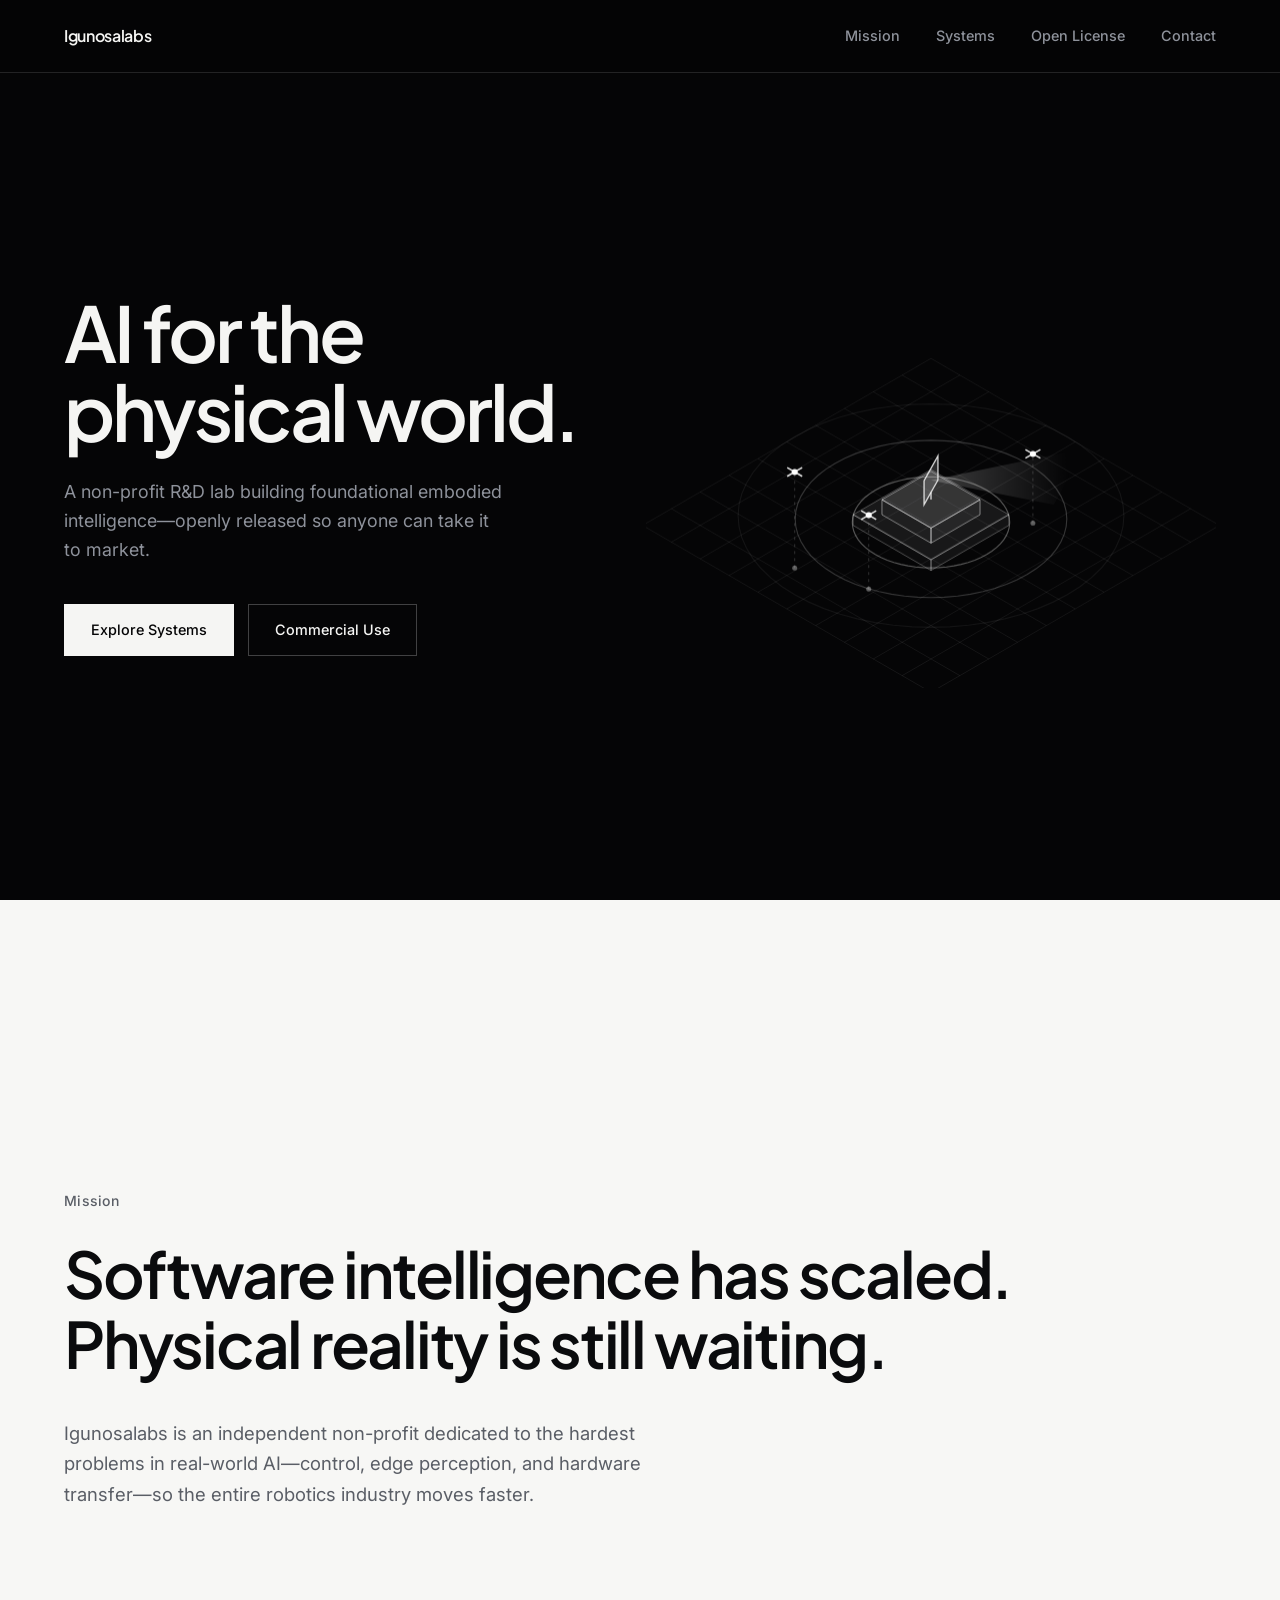
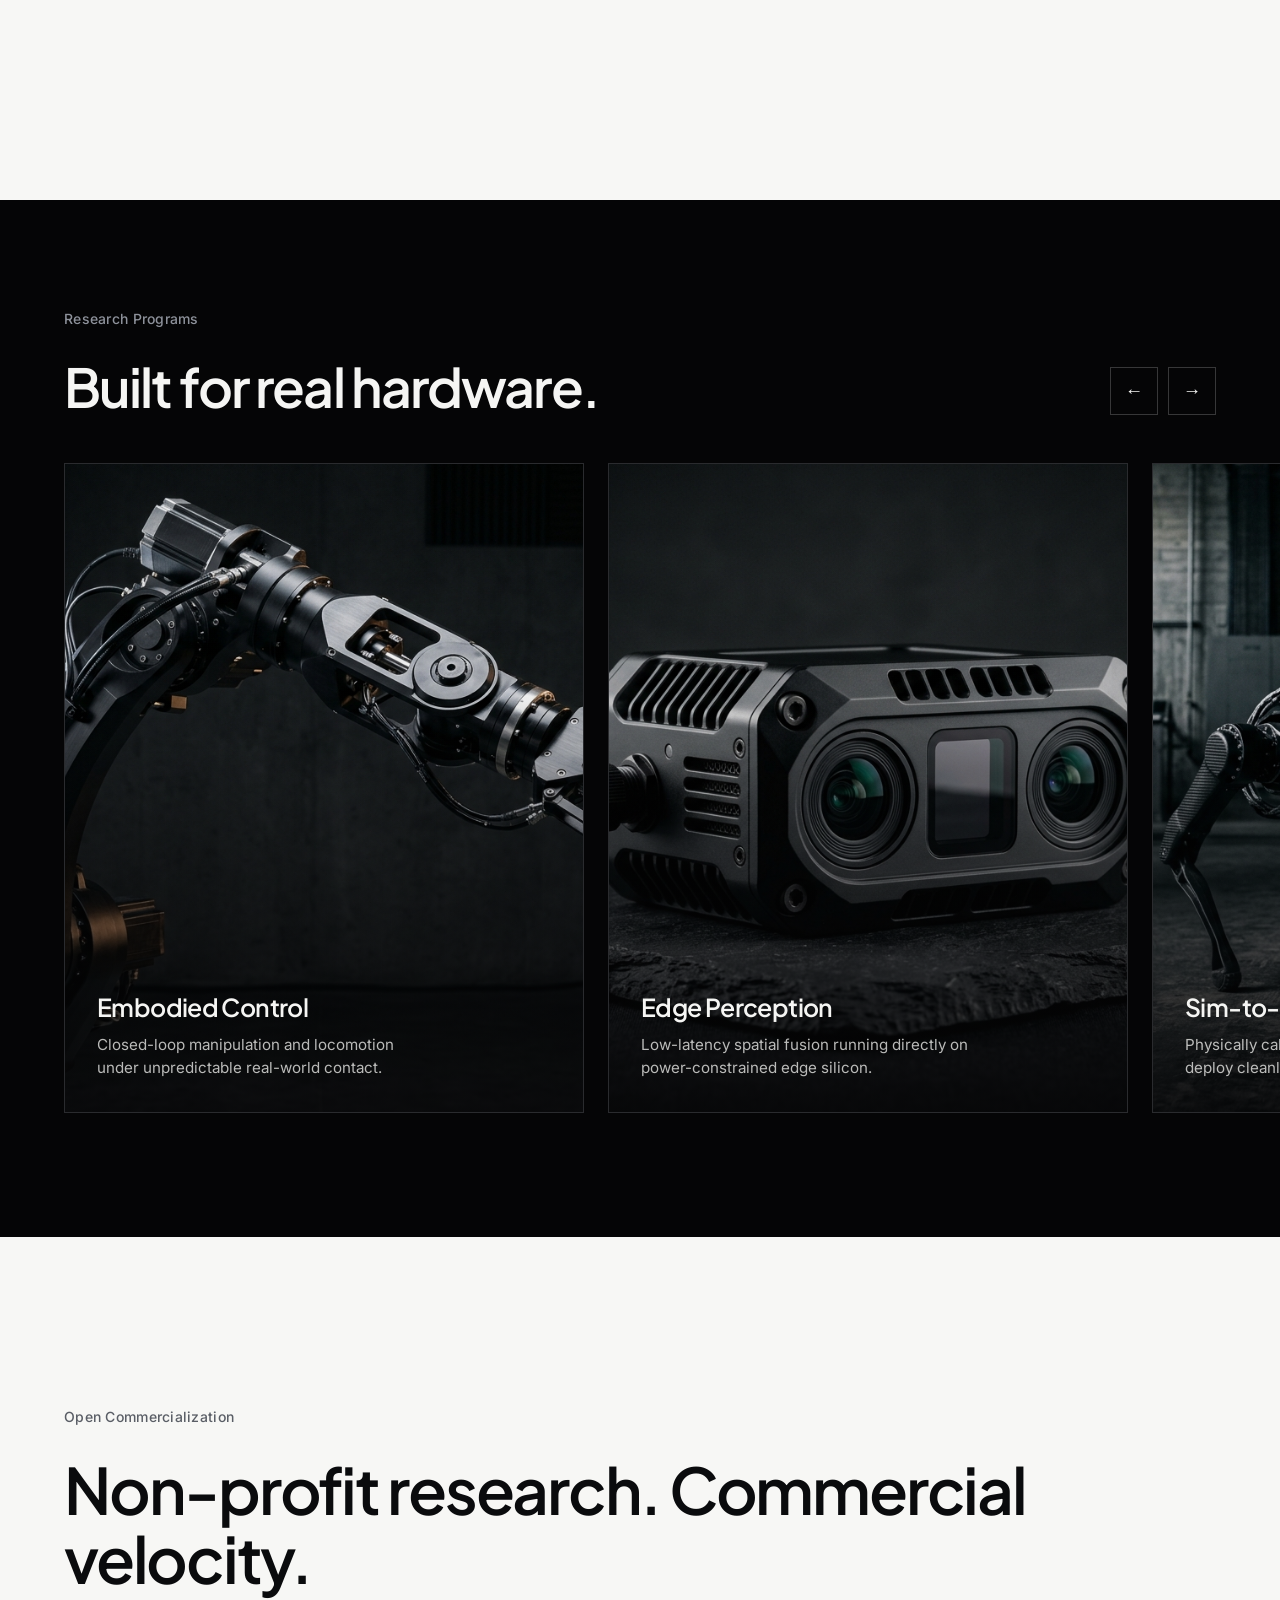
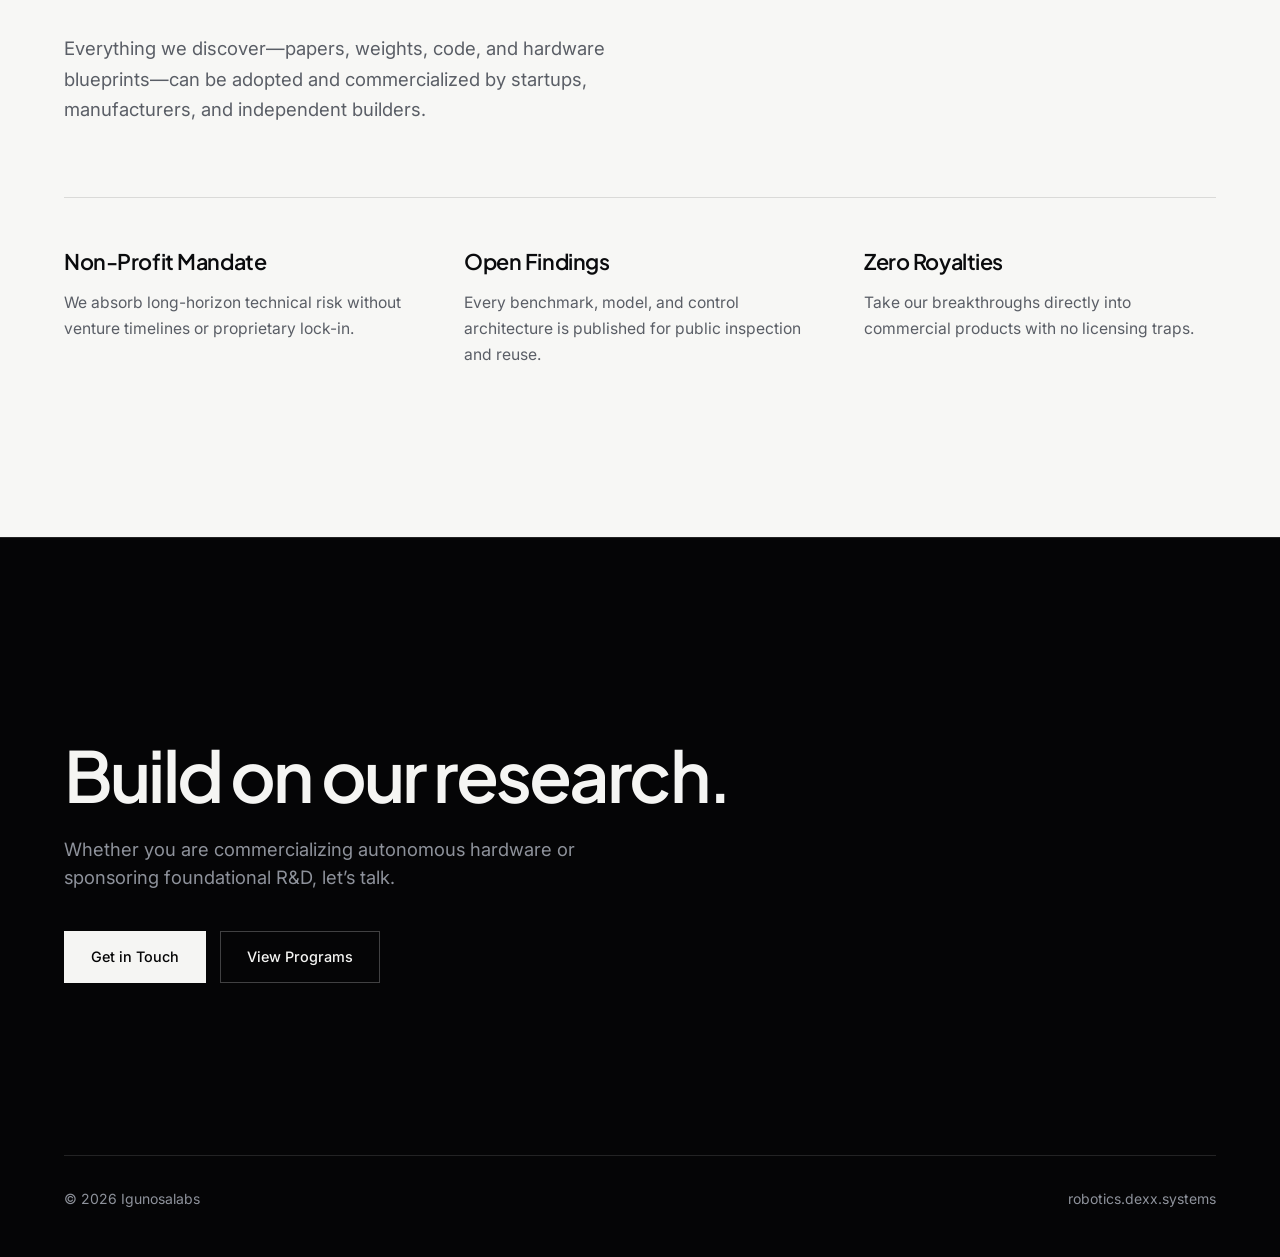
==== commit d78ca110: "Remove monospace and numbered slashes; add isometric 3D animation, 100svh pacing, and swipeable hard" ====
--- a/index.html
+++ b/index.html
@@ -3,26 +3,24 @@
 <head>
   <meta charset="UTF-8" />
   <meta name="viewport" content="width=device-width, initial-scale=1.0" />
-  <title>IGUNOSALABS — Physical-World AI Research</title>
-  <meta name="description" content="Igunosalabs is an independent non-profit R&D institution advancing AI in the physical world. All research findings are open for commercial use." />
+  <title>Igunosalabs</title>
+  <meta name="description" content="Igunosalabs is a non-profit R&D lab advancing AI in the physical world. All research findings are open for commercial use." />
   <link rel="preconnect" href="https://fonts.googleapis.com" />
   <link rel="preconnect" href="https://fonts.gstatic.com" crossorigin />
-  <link href="https://fonts.googleapis.com/css2?family=IBM+Plex+Mono:wght@400;500&family=Inter:wght@400;500;600&family=Space+Grotesk:wght@400;500;600;700&display=swap" rel="stylesheet" />
+  <link href="https://fonts.googleapis.com/css2?family=Inter:wght@400;500;600&family=Plus+Jakarta+Sans:wght@500;600;700&display=swap" rel="stylesheet" />
   <style>
     :root {
-      --ink: #060607;
-      --ink-elevated: #0d0e11;
-      --ink-line: rgba(255, 255, 255, 0.12);
-      --ink-line-strong: rgba(255, 255, 255, 0.24);
-      --paper: #f2f2ee;
-      --paper-line: rgba(6, 6, 7, 0.14);
-      --paper-muted: #4b4e54;
-      --text-light: #f4f4f1;
-      --text-dim: #8b8f98;
-      --signal: #d94e1f;
-      --font-display: 'Space Grotesk', -apple-system, BlinkMacSystemFont, sans-serif;
-      --font-body: 'Inter', -apple-system, BlinkMacSystemFont, sans-serif;
-      --font-mono: 'IBM Plex Mono', ui-monospace, SFMono-Regular, monospace;
+      --black: #050506;
+      --surface: #0d0e11;
+      --white: #f7f7f5;
+      --text-on-dark: #f5f5f3;
+      --muted-on-dark: #8e929b;
+      --line-on-dark: rgba(255, 255, 255, 0.12);
+      --text-on-light: #0a0b0d;
+      --muted-on-light: #5a5e66;
+      --line-on-light: rgba(10, 11, 13, 0.12);
+      --font-display: 'Plus Jakarta Sans', 'Inter', -apple-system, BlinkMacSystemFont, sans-serif;
+      --font-sans: 'Inter', -apple-system, BlinkMacSystemFont, sans-serif;
     }
 
     *, *::before, *::after {
@@ -33,50 +31,41 @@
 
     html {
       scroll-behavior: smooth;
-      background: var(--ink);
-      color: var(--text-light);
+      background: var(--black);
+      color: var(--text-on-dark);
     }
 
     body {
-      font-family: var(--font-body);
-      background: var(--ink);
-      color: var(--text-light);
-      line-height: 1.55;
+      font-family: var(--font-sans);
+      background: var(--black);
+      color: var(--text-on-dark);
+      line-height: 1.5;
       -webkit-font-smoothing: antialiased;
       overflow-x: hidden;
     }
 
-    ::selection {
-      background: var(--text-light);
-      color: var(--ink);
-    }
-
     .container {
       width: 100%;
-      max-width: 1320px;
+      max-width: 1360px;
       margin: 0 auto;
-      padding: 0 clamp(20px, 4vw, 48px);
-    }
-
-    .mono {
-      font-family: var(--font-mono);
-    }
-
-    /* Navigation */
+      padding: 0 clamp(24px, 5vw, 64px);
+    }
+
+    /* Header */
     header {
       position: fixed;
       top: 0;
       left: 0;
       right: 0;
-      z-index: 50;
-      border-bottom: 1px solid var(--ink-line);
-      background: rgba(6, 6, 7, 0.82);
-      backdrop-filter: blur(14px);
-      -webkit-backdrop-filter: blur(14px);
-    }
-
-    .nav-bar {
-      height: 64px;
+      z-index: 40;
+      background: rgba(5, 5, 6, 0.72);
+      backdrop-filter: blur(16px);
+      -webkit-backdrop-filter: blur(16px);
+      border-bottom: 1px solid var(--line-on-dark);
+    }
+
+    .nav {
+      height: 72px;
       display: flex;
       align-items: center;
       justify-content: space-between;
@@ -84,618 +73,406 @@
     }
 
     .brand {
+      font-family: var(--font-display);
+      font-size: 1rem;
+      font-weight: 600;
+      letter-spacing: -0.02em;
+      color: var(--text-on-dark);
+      text-decoration: none;
+    }
+
+    .nav-links {
+      display: flex;
+      align-items: center;
+      gap: 36px;
+    }
+
+    .nav-links a {
+      font-size: 0.9rem;
+      font-weight: 500;
+      color: var(--muted-on-dark);
+      text-decoration: none;
+      transition: color 0.18s ease;
+    }
+
+    .nav-links a:hover {
+      color: var(--text-on-dark);
+    }
+
+    .btn {
       display: inline-flex;
       align-items: center;
-      gap: 12px;
+      justify-content: center;
+      gap: 10px;
+      padding: 14px 26px;
+      font-family: var(--font-sans);
+      font-size: 0.9rem;
+      font-weight: 500;
       text-decoration: none;
-      color: var(--text-light);
+      border: 1px solid transparent;
+      cursor: pointer;
+      transition: background 0.18s ease, color 0.18s ease, border-color 0.18s ease, transform 0.18s ease;
+    }
+
+    .btn-white {
+      background: var(--text-on-dark);
+      color: var(--black);
+    }
+
+    .btn-white:hover {
+      background: #ffffff;
+      transform: translateY(-1px);
+    }
+
+    .btn-ghost-dark {
+      background: transparent;
+      color: var(--text-on-dark);
+      border-color: rgba(255, 255, 255, 0.24);
+    }
+
+    .btn-ghost-dark:hover {
+      border-color: var(--text-on-dark);
+    }
+
+    .btn-black {
+      background: var(--text-on-light);
+      color: var(--white);
+    }
+
+    .btn-black:hover {
+      background: #1d1f24;
+      transform: translateY(-1px);
+    }
+
+    /* Full-viewport Hero with Isometric 3D Code Animation */
+    .hero {
+      min-height: 100svh;
+      display: flex;
+      align-items: center;
+      padding: 112px 0 64px;
+      background: var(--black);
+      position: relative;
+      overflow: hidden;
+    }
+
+    .hero-grid {
+      display: grid;
+      grid-template-columns: minmax(0, 1fr) minmax(0, 1.1fr);
+      gap: clamp(32px, 5vw, 72px);
+      align-items: center;
+    }
+
+    .hero-copy h1 {
       font-family: var(--font-display);
+      font-size: clamp(2.8rem, 6vw, 5.2rem);
       font-weight: 600;
-      font-size: 0.95rem;
-      letter-spacing: 0.14em;
-      text-transform: uppercase;
-    }
-
-    .brand-mark {
-      width: 18px;
-      height: 18px;
+      line-height: 1.03;
+      letter-spacing: -0.04em;
+      margin-bottom: 28px;
+      max-width: 11ch;
+    }
+
+    .hero-copy p {
+      font-size: clamp(1.05rem, 1.4vw, 1.25rem);
+      color: var(--muted-on-dark);
+      max-width: 40ch;
+      line-height: 1.6;
+      margin-bottom: 40px;
+    }
+
+    .hero-actions {
+      display: flex;
+      flex-wrap: wrap;
+      gap: 14px;
+    }
+
+    .iso-stage {
       position: relative;
-      display: inline-block;
-      border: 1px solid var(--text-light);
-    }
-
-    .brand-mark::after {
-      content: "";
-      position: absolute;
-      inset: 4px;
-      background: var(--text-light);
-    }
-
-    .nav-links {
+      width: 100%;
+      aspect-ratio: 4 / 3;
+      min-height: 360px;
       display: flex;
       align-items: center;
-      gap: 32px;
-    }
-
-    .nav-links a {
-      color: var(--text-dim);
-      text-decoration: none;
-      font-family: var(--font-mono);
-      font-size: 0.75rem;
-      letter-spacing: 0.08em;
-      text-transform: uppercase;
-      transition: color 0.15s ease;
-    }
-
-    .nav-links a:hover {
-      color: var(--text-light);
-    }
-
-    .nav-cta {
+      justify-content: center;
+    }
+
+    #iso-canvas {
+      width: 100%;
+      height: 100%;
+      display: block;
+    }
+
+    /* Full-viewport Mission Section (Light) */
+    .section-light {
+      min-height: 100svh;
+      background: var(--white);
+      color: var(--text-on-light);
+      display: flex;
+      align-items: center;
+      padding: clamp(96px, 12vh, 160px) 0;
+    }
+
+    .mission-wrap {
+      max-width: 1040px;
+    }
+
+    .kicker {
+      font-size: 0.875rem;
+      font-weight: 500;
+      letter-spacing: 0.02em;
+      margin-bottom: 28px;
+    }
+
+    .section-light .kicker {
+      color: var(--muted-on-light);
+    }
+
+    .section-dark .kicker {
+      color: var(--muted-on-dark);
+    }
+
+    .display-statement {
+      font-family: var(--font-display);
+      font-size: clamp(2.2rem, 5vw, 4.4rem);
+      font-weight: 600;
+      line-height: 1.08;
+      letter-spacing: -0.035em;
+      margin-bottom: 40px;
+    }
+
+    .lead-muted {
+      font-size: clamp(1.05rem, 1.45vw, 1.3rem);
+      line-height: 1.65;
+      max-width: 52ch;
+    }
+
+    .section-light .lead-muted {
+      color: var(--muted-on-light);
+    }
+
+    .section-dark .lead-muted {
+      color: var(--muted-on-dark);
+    }
+
+    /* Full-viewport Swipeable Image Cards Section (Dark) */
+    .section-dark {
+      min-height: 100svh;
+      background: var(--black);
+      color: var(--text-on-dark);
+      display: flex;
+      flex-direction: column;
+      justify-content: center;
+      padding: clamp(96px, 12vh, 150px) 0;
+    }
+
+    .cards-top {
+      display: flex;
+      align-items: flex-end;
+      justify-content: space-between;
+      gap: 24px;
+      margin-bottom: 48px;
+    }
+
+    .cards-top h2 {
+      font-family: var(--font-display);
+      font-size: clamp(2rem, 4.2vw, 3.5rem);
+      font-weight: 600;
+      line-height: 1.08;
+      letter-spacing: -0.035em;
+    }
+
+    .carousel-controls {
+      display: flex;
+      gap: 10px;
+      flex-shrink: 0;
+    }
+
+    .icon-btn {
+      width: 48px;
+      height: 48px;
+      background: transparent;
+      border: 1px solid rgba(255, 255, 255, 0.2);
+      color: var(--text-on-dark);
+      font-size: 1.15rem;
       display: inline-flex;
       align-items: center;
-      gap: 8px;
-      padding: 9px 16px;
-      border: 1px solid var(--ink-line-strong);
-      color: var(--text-light);
-      text-decoration: none;
-      font-family: var(--font-mono);
-      font-size: 0.72rem;
-      letter-spacing: 0.08em;
-      text-transform: uppercase;
-      transition: background 0.15s ease, color 0.15s ease, border-color 0.15s ease;
-    }
-
-    .nav-cta:hover {
-      background: var(--text-light);
-      color: var(--ink);
-      border-color: var(--text-light);
-    }
-
-    /* Hero */
-    .hero {
+      justify-content: center;
+      cursor: pointer;
+      transition: background 0.18s ease, color 0.18s ease, border-color 0.18s ease;
+    }
+
+    .icon-btn:hover {
+      background: var(--text-on-dark);
+      color: var(--black);
+      border-color: var(--text-on-dark);
+    }
+
+    .cards-track {
+      display: flex;
+      gap: 24px;
+      overflow-x: auto;
+      scroll-snap-type: x mandatory;
+      scroll-padding-inline: clamp(24px, 5vw, 64px);
+      padding: 0 clamp(24px, 5vw, 64px) 16px;
+      scrollbar-width: none;
+      -ms-overflow-style: none;
+      cursor: grab;
+    }
+
+    .cards-track::-webkit-scrollbar {
+      display: none;
+    }
+
+    .cards-track:active {
+      cursor: grabbing;
+    }
+
+    .visual-card {
       position: relative;
-      min-height: 100svh;
+      flex: 0 0 min(78vw, 520px);
+      aspect-ratio: 4 / 5;
+      scroll-snap-align: start;
+      overflow: hidden;
+      background: var(--surface);
+      border: 1px solid var(--line-on-dark);
       display: flex;
       flex-direction: column;
       justify-content: flex-end;
-      padding-top: 120px;
-      padding-bottom: clamp(48px, 8vh, 88px);
-      border-bottom: 1px solid var(--ink-line);
-      overflow: hidden;
-    }
-
-    #field-canvas {
+      user-select: none;
+    }
+
+    .visual-card img {
       position: absolute;
       inset: 0;
       width: 100%;
       height: 100%;
+      object-fit: cover;
+      transition: transform 0.6s cubic-bezier(0.22, 1, 0.36, 1);
       pointer-events: none;
-      opacity: 0.65;
-    }
-
-    .hero-vignette {
+    }
+
+    .visual-card:hover img {
+      transform: scale(1.04);
+    }
+
+    .visual-card::after {
+      content: "";
       position: absolute;
       inset: 0;
-      background:
-        radial-gradient(circle at 72% 32%, rgba(255, 255, 255, 0.04) 0%, transparent 52%),
-        linear-gradient(180deg, rgba(6, 6, 7, 0.35) 0%, rgba(6, 6, 7, 0.72) 60%, rgba(6, 6, 7, 0.98) 100%);
+      background: linear-gradient(180deg, rgba(5, 5, 6, 0.05) 35%, rgba(5, 5, 6, 0.88) 100%);
       pointer-events: none;
     }
 
-    .hero-content {
+    .card-body {
       position: relative;
       z-index: 2;
-    }
-
-    .hero-eyebrow {
-      display: inline-flex;
-      align-items: center;
-      gap: 10px;
-      font-family: var(--font-mono);
-      font-size: 0.75rem;
-      letter-spacing: 0.12em;
-      text-transform: uppercase;
-      color: var(--text-dim);
-      margin-bottom: 28px;
-    }
-
-    .status-dot {
-      width: 7px;
-      height: 7px;
-      background: var(--signal);
-      display: inline-block;
-    }
-
-    h1 {
+      padding: 32px;
+    }
+
+    .card-body h3 {
       font-family: var(--font-display);
-      font-size: clamp(2.8rem, 7.6vw, 6.4rem);
-      font-weight: 500;
-      line-height: 0.98;
-      letter-spacing: -0.035em;
-      max-width: 15ch;
-      margin-bottom: 36px;
-      text-transform: uppercase;
-    }
-
-    .hero-bottom {
-      display: grid;
-      grid-template-columns: minmax(0, 1.2fr) minmax(0, 1fr);
-      gap: 40px;
-      align-items: end;
-      padding-top: 32px;
-      border-top: 1px solid var(--ink-line);
-    }
-
-    .hero-lead {
-      font-size: clamp(1rem, 1.35vw, 1.2rem);
-      color: #c7cad1;
-      max-width: 54ch;
-      line-height: 1.6;
-    }
-
-    .hero-actions {
-      display: flex;
-      flex-wrap: wrap;
-      justify-content: flex-end;
-      gap: 12px;
-    }
-
-    .btn {
-      display: inline-flex;
-      align-items: center;
-      justify-content: space-between;
-      gap: 18px;
-      padding: 15px 24px;
-      font-family: var(--font-mono);
-      font-size: 0.78rem;
-      font-weight: 500;
-      letter-spacing: 0.08em;
-      text-transform: uppercase;
-      text-decoration: none;
-      border: 1px solid transparent;
-      transition: all 0.16s ease;
-    }
-
-    .btn-solid {
-      background: var(--text-light);
-      color: var(--ink);
-      border-color: var(--text-light);
-    }
-
-    .btn-solid:hover {
-      background: #ffffff;
-      transform: translateY(-1px);
-    }
-
-    .btn-outline {
-      background: transparent;
-      color: var(--text-light);
-      border-color: var(--ink-line-strong);
-    }
-
-    .btn-outline:hover {
-      border-color: var(--text-light);
-      background: rgba(255, 255, 255, 0.04);
-    }
-
-    /* Telemetry Strip */
-    .telemetry-strip {
-      border-bottom: 1px solid var(--ink-line);
-      background: var(--ink-elevated);
-    }
-
-    .telemetry-grid {
-      display: grid;
-      grid-template-columns: repeat(4, 1fr);
-    }
-
-    .telemetry-cell {
-      padding: 20px 24px;
-      border-right: 1px solid var(--ink-line);
-    }
-
-    .telemetry-cell:first-child {
-      padding-left: 0;
-    }
-
-    .telemetry-cell:last-child {
-      border-right: none;
-      padding-right: 0;
-    }
-
-    .telemetry-label {
-      font-family: var(--font-mono);
-      font-size: 0.68rem;
-      letter-spacing: 0.1em;
-      text-transform: uppercase;
-      color: var(--text-dim);
-      margin-bottom: 6px;
-    }
-
-    .telemetry-val {
-      font-family: var(--font-mono);
-      font-size: 0.85rem;
-      color: var(--text-light);
-    }
-
-    /* Light Editorial Section (Thesis) */
-    .section-paper {
-      background: var(--paper);
-      color: var(--ink);
-      padding: clamp(80px, 11vw, 148px) 0;
-      border-bottom: 1px solid var(--paper-line);
-    }
-
-    .section-dark {
-      background: var(--ink);
-      color: var(--text-light);
-      padding: clamp(80px, 11vw, 148px) 0;
-      border-bottom: 1px solid var(--ink-line);
-    }
-
-    .section-header {
-      display: grid;
-      grid-template-columns: 260px minmax(0, 1fr);
-      gap: 32px;
-      margin-bottom: clamp(48px, 7vw, 84px);
-    }
-
-    .section-index {
-      font-family: var(--font-mono);
-      font-size: 0.75rem;
-      letter-spacing: 0.12em;
-      text-transform: uppercase;
-      padding-top: 8px;
-    }
-
-    .section-paper .section-index {
-      color: var(--paper-muted);
-    }
-
-    .section-dark .section-index {
-      color: var(--text-dim);
-    }
-
-    .section-title {
-      font-family: var(--font-display);
-      font-size: clamp(2rem, 4.2vw, 3.6rem);
-      font-weight: 500;
-      line-height: 1.06;
-      letter-spacing: -0.03em;
-      max-width: 22ch;
-    }
-
-    .section-sub {
-      margin-top: 22px;
-      font-size: 1.05rem;
-      max-width: 60ch;
-      line-height: 1.65;
-    }
-
-    .section-paper .section-sub {
-      color: var(--paper-muted);
-    }
-
-    .section-dark .section-sub {
-      color: var(--text-dim);
-    }
-
-    /* Pillars 3-column razor grid */
-    .pillars-grid {
+      font-size: 1.55rem;
+      font-weight: 600;
+      letter-spacing: -0.025em;
+      margin-bottom: 8px;
+    }
+
+    .card-body p {
+      font-size: 0.95rem;
+      color: rgba(245, 245, 243, 0.75);
+      max-width: 34ch;
+    }
+
+    /* Open Commercialization Section */
+    .open-grid {
       display: grid;
       grid-template-columns: repeat(3, 1fr);
-      border-top: 1px solid var(--paper-line);
-      border-bottom: 1px solid var(--paper-line);
-    }
-
-    .pillar {
-      padding: 40px 32px 44px;
-      border-right: 1px solid var(--paper-line);
+      gap: 48px;
+      margin-top: 72px;
+      padding-top: 48px;
+      border-top: 1px solid var(--line-on-light);
+    }
+
+    .open-item h3 {
+      font-family: var(--font-display);
+      font-size: 1.35rem;
+      font-weight: 600;
+      letter-spacing: -0.02em;
+      margin-bottom: 12px;
+    }
+
+    .open-item p {
+      font-size: 0.98rem;
+      color: var(--muted-on-light);
+      line-height: 1.65;
+    }
+
+    /* Closing CTA Section */
+    .closing {
+      min-height: 80svh;
+      background: var(--black);
+      color: var(--text-on-dark);
       display: flex;
       flex-direction: column;
       justify-content: space-between;
-      gap: 28px;
-    }
-
-    .pillar:first-child {
-      padding-left: 0;
-    }
-
-    .pillar:last-child {
-      border-right: none;
-      padding-right: 0;
-    }
-
-    .pillar-num {
-      font-family: var(--font-mono);
-      font-size: 0.75rem;
-      letter-spacing: 0.1em;
-      color: var(--signal);
-    }
-
-    .pillar h3 {
+      padding: clamp(96px, 12vh, 148px) 0 48px;
+      border-top: 1px solid var(--line-on-dark);
+    }
+
+    .closing-main {
+      max-width: 820px;
+      margin: auto 0;
+    }
+
+    .closing-main h2 {
       font-family: var(--font-display);
-      font-size: 1.55rem;
-      font-weight: 500;
-      letter-spacing: -0.02em;
-      margin: 12px 0 14px;
-      text-transform: uppercase;
-    }
-
-    .pillar p {
-      font-size: 0.95rem;
-      color: var(--paper-muted);
-      line-height: 1.65;
-    }
-
-    .pillar-foot {
-      font-family: var(--font-mono);
-      font-size: 0.72rem;
-      letter-spacing: 0.08em;
-      text-transform: uppercase;
-      color: var(--ink);
-      padding-top: 18px;
-      border-top: 1px solid var(--paper-line);
-    }
-
-    /* Programs Catalog */
-    .programs-list {
-      border-top: 1px solid var(--ink-line);
-    }
-
-    .program-row {
-      display: grid;
-      grid-template-columns: 120px 1.2fr 1.6fr 160px;
-      gap: 28px;
-      align-items: start;
-      padding: 36px 0;
-      border-bottom: 1px solid var(--ink-line);
-      transition: background 0.15s ease;
-    }
-
-    .program-row:hover {
-      background: rgba(255, 255, 255, 0.02);
-    }
-
-    .program-code {
-      font-family: var(--font-mono);
-      font-size: 0.78rem;
-      letter-spacing: 0.1em;
-      color: var(--text-dim);
-      padding-top: 4px;
-    }
-
-    .program-name {
-      font-family: var(--font-display);
-      font-size: 1.4rem;
-      font-weight: 500;
-      letter-spacing: -0.02em;
-      text-transform: uppercase;
-      margin-bottom: 8px;
-    }
-
-    .program-domain {
-      font-family: var(--font-mono);
-      font-size: 0.72rem;
-      letter-spacing: 0.08em;
-      text-transform: uppercase;
-      color: var(--text-dim);
-    }
-
-    .program-desc {
-      font-size: 0.95rem;
-      color: #b4b8c2;
-      line-height: 1.65;
-    }
-
-    .program-status {
-      text-align: right;
-      font-family: var(--font-mono);
-      font-size: 0.72rem;
-      letter-spacing: 0.1em;
-      text-transform: uppercase;
-      padding-top: 4px;
-    }
-
-    .tag {
-      display: inline-flex;
-      align-items: center;
-      gap: 7px;
-      padding: 5px 10px;
-      border: 1px solid var(--ink-line-strong);
-      color: var(--text-light);
-    }
-
-    .tag-dot {
-      width: 6px;
-      height: 6px;
-      background: var(--signal);
-    }
-
-    /* Open Commercialization Doctrine */
-    .doctrine-grid {
-      display: grid;
-      grid-template-columns: 1.15fr 1fr;
-      gap: 56px;
-      align-items: start;
-    }
-
-    .doctrine-statement {
-      font-family: var(--font-display);
-      font-size: clamp(1.6rem, 2.8vw, 2.35rem);
-      font-weight: 400;
-      line-height: 1.22;
-      letter-spacing: -0.02em;
-      margin-bottom: 28px;
-    }
-
-    .doctrine-copy {
-      color: var(--paper-muted);
-      font-size: 1rem;
-      line-height: 1.7;
-      margin-bottom: 20px;
-      max-width: 56ch;
-    }
-
-    .spec-table {
-      border-top: 1px solid var(--paper-line);
-    }
-
-    .spec-row {
-      display: flex;
-      justify-content: space-between;
-      align-items: baseline;
-      gap: 16px;
-      padding: 18px 0;
-      border-bottom: 1px solid var(--paper-line);
-    }
-
-    .spec-key {
-      font-family: var(--font-mono);
-      font-size: 0.76rem;
-      letter-spacing: 0.08em;
-      text-transform: uppercase;
-      color: var(--paper-muted);
-    }
-
-    .spec-val {
-      font-family: var(--font-mono);
-      font-size: 0.82rem;
-      font-weight: 500;
-      color: var(--ink);
-      text-align: right;
-    }
-
-    /* Engagement / CTA */
-    .engage-grid {
-      display: grid;
-      grid-template-columns: repeat(2, 1fr);
-      border-top: 1px solid var(--ink-line);
-      border-bottom: 1px solid var(--ink-line);
-    }
-
-    .engage-box {
-      padding: 48px 40px;
-      border-right: 1px solid var(--ink-line);
-      display: flex;
-      flex-direction: column;
-      justify-content: space-between;
-      gap: 32px;
-    }
-
-    .engage-box:first-child {
-      padding-left: 0;
-    }
-
-    .engage-box:last-child {
-      border-right: none;
-      padding-right: 0;
-    }
-
-    .engage-label {
-      font-family: var(--font-mono);
-      font-size: 0.72rem;
-      letter-spacing: 0.12em;
-      text-transform: uppercase;
-      color: var(--signal);
-      margin-bottom: 14px;
-    }
-
-    .engage-box h3 {
-      font-family: var(--font-display);
-      font-size: 1.85rem;
-      font-weight: 500;
-      letter-spacing: -0.02em;
-      margin-bottom: 14px;
-    }
-
-    .engage-box p {
-      color: var(--text-dim);
-      font-size: 0.96rem;
-      max-width: 46ch;
-      line-height: 1.65;
-    }
-
-    /* Footer */
+      font-size: clamp(2.4rem, 5.5vw, 4.6rem);
+      font-weight: 600;
+      line-height: 1.05;
+      letter-spacing: -0.04em;
+      margin-bottom: 24px;
+    }
+
+    .closing-main p {
+      font-size: 1.15rem;
+      color: var(--muted-on-dark);
+      margin-bottom: 40px;
+      max-width: 44ch;
+    }
+
+    .closing-actions {
+      display: flex;
+      flex-wrap: wrap;
+      gap: 14px;
+    }
+
     footer {
-      background: var(--ink);
-      padding: 40px 0 48px;
-      font-family: var(--font-mono);
-      font-size: 0.74rem;
-      letter-spacing: 0.06em;
-      text-transform: uppercase;
-      color: var(--text-dim);
-    }
-
-    .footer-bar {
+      margin-top: 80px;
+      padding-top: 32px;
+      border-top: 1px solid var(--line-on-dark);
       display: flex;
       flex-wrap: wrap;
       justify-content: space-between;
       align-items: center;
       gap: 16px;
-    }
-
-    .footer-meta {
-      display: flex;
-      flex-wrap: wrap;
-      gap: 24px;
-    }
-
-    /* Responsive */
-    @media (max-width: 980px) {
-      .hero-bottom,
-      .section-header,
-      .doctrine-grid,
-      .engage-grid {
+      font-size: 0.875rem;
+      color: var(--muted-on-dark);
+    }
+
+    @media (max-width: 960px) {
+      .hero-grid {
         grid-template-columns: 1fr;
+        gap: 48px;
       }
 
-      .hero-actions {
-        justify-content: flex-start;
+      .iso-stage {
+        min-height: 300px;
+        aspect-ratio: 16 / 11;
       }
 
-      .telemetry-grid {
-        grid-template-columns: repeat(2, 1fr);
-      }
-
-      .telemetry-cell {
-        padding: 18px 0;
-        border-right: none;
-        border-bottom: 1px solid var(--ink-line);
-      }
-
-      .pillars-grid {
+      .open-grid {
         grid-template-columns: 1fr;
-      }
-
-      .pillar {
-        padding: 32px 0;
-        border-right: none;
-        border-bottom: 1px solid var(--paper-line);
-      }
-
-      .pillar:last-child {
-        border-bottom: none;
-      }
-
-      .program-row {
-        grid-template-columns: 1fr;
-        gap: 14px;
-      }
-
-      .program-status {
-        text-align: left;
-      }
-
-      .engage-box {
-        padding: 36px 0;
-        border-right: none;
-        border-bottom: 1px solid var(--ink-line);
-      }
-
-      .engage-box:last-child {
-        border-bottom: none;
+        gap: 36px;
       }
     }
 
@@ -704,408 +481,420 @@
         display: none;
       }
 
-      .telemetry-grid {
-        grid-template-columns: 1fr;
+      .cards-top {
+        flex-direction: column;
+        align-items: flex-start;
+      }
+
+      .visual-card {
+        flex: 0 0 84vw;
       }
     }
   </style>
 </head>
 <body>
   <header>
-    <div class="container nav-bar">
-      <a href="#" class="brand">
-        <span class="brand-mark" aria-hidden="true"></span>
-        IGUNOSALABS
-      </a>
+    <div class="container nav">
+      <a href="#" class="brand">Igunosalabs</a>
       <nav class="nav-links" aria-label="Primary">
-        <a href="#thesis">01 / Thesis</a>
-        <a href="#programs">02 / Programs</a>
-        <a href="#doctrine">03 / Open License</a>
-        <a href="#engage">04 / Engage</a>
+        <a href="#mission">Mission</a>
+        <a href="#systems">Systems</a>
+        <a href="#open">Open License</a>
+        <a href="#contact">Contact</a>
       </nav>
-      <a href="#engage" class="nav-cta">Briefing &rarr;</a>
     </div>
   </header>
 
   <main>
     <section class="hero">
-      <canvas id="field-canvas" aria-hidden="true"></canvas>
-      <div class="hero-vignette" aria-hidden="true"></div>
-      <div class="container hero-content">
-        <div class="hero-eyebrow">
-          <span class="status-dot" aria-hidden="true"></span>
-          <span>Non-Profit R&amp;D Institution // Physical-World AI</span>
-        </div>
-        <h1>Intelligence for the physical world.</h1>
-        <div class="hero-bottom">
-          <p class="hero-lead">
-            Digital intelligence has scaled. Physical reality has not. Igunosalabs conducts foundational R&amp;D in embodied AI, control, and perception—releasing every breakthrough openly so industry can commercialize it without friction.
+      <div class="container hero-grid">
+        <div class="hero-copy">
+          <h1>AI for the physical world.</h1>
+          <p>
+            A non-profit R&amp;D lab building foundational embodied intelligence—openly released so anyone can take it to market.
           </p>
           <div class="hero-actions">
-            <a href="#programs" class="btn btn-solid">
-              <span>Explore Programs</span>
-              <span>&rarr;</span>
-            </a>
-            <a href="#doctrine" class="btn btn-outline">
-              <span>Commercial Use Policy</span>
-              <span>&darr;</span>
-            </a>
+            <a href="#systems" class="btn btn-white">Explore Systems</a>
+            <a href="#open" class="btn btn-ghost-dark">Commercial Use</a>
+          </div>
+        </div>
+
+        <div class="iso-stage" aria-label="Isometric autonomous system schematic animation">
+          <canvas id="iso-canvas"></canvas>
+        </div>
+      </div>
+    </section>
+
+    <section id="mission" class="section-light">
+      <div class="container">
+        <div class="mission-wrap">
+          <p class="kicker">Mission</p>
+          <h2 class="display-statement">
+            Software intelligence has scaled. Physical reality is still waiting.
+          </h2>
+          <p class="lead-muted">
+            Igunosalabs is an independent non-profit dedicated to the hardest problems in real-world AI—control, edge perception, and hardware transfer—so the entire robotics industry moves faster.
+          </p>
+        </div>
+      </div>
+    </section>
+
+    <section id="systems" class="section-dark">
+      <div class="container">
+        <div class="cards-top">
+          <div>
+            <p class="kicker">Research Programs</p>
+            <h2>Built for real hardware.</h2>
+          </div>
+          <div class="carousel-controls">
+            <button class="icon-btn" id="prev-card" aria-label="Previous card">&larr;</button>
+            <button class="icon-btn" id="next-card" aria-label="Next card">&rarr;</button>
+          </div>
+        </div>
+      </div>
+
+      <div class="cards-track" id="cards-track">
+        <article class="visual-card">
+          <img src="assets/card-control.jpg" alt="Articulated robotic arm in studio lighting" loading="lazy" />
+          <div class="card-body">
+            <h3>Embodied Control</h3>
+            <p>Closed-loop manipulation and locomotion under unpredictable real-world contact.</p>
+          </div>
+        </article>
+
+        <article class="visual-card">
+          <img src="assets/card-perception.jpg" alt="Compact edge sensor pod with optical and lidar array" loading="lazy" />
+          <div class="card-body">
+            <h3>Edge Perception</h3>
+            <p>Low-latency spatial fusion running directly on power-constrained edge silicon.</p>
+          </div>
+        </article>
+
+        <article class="visual-card">
+          <img src="assets/card-sim2real.jpg" alt="Autonomous quadruped robot in testing bay" loading="lazy" />
+          <div class="card-body">
+            <h3>Sim-to-Real Transfer</h3>
+            <p>Physically calibrated simulation pipelines that deploy cleanly onto commodity robots.</p>
+          </div>
+        </article>
+
+        <article class="visual-card">
+          <img src="assets/card-actuation.jpg" alt="Precision brushless robotic actuators and anodized joints" loading="lazy" />
+          <div class="card-body">
+            <h3>Open Actuation</h3>
+            <p>Reference hardware designs and telemetry interfaces ready for production integration.</p>
+          </div>
+        </article>
+      </div>
+    </section>
+
+    <section id="open" class="section-light">
+      <div class="container">
+        <div class="mission-wrap">
+          <p class="kicker">Open Commercialization</p>
+          <h2 class="display-statement">
+            Non-profit research. Commercial velocity.
+          </h2>
+          <p class="lead-muted">
+            Everything we discover—papers, weights, code, and hardware blueprints—can be adopted and commercialized by startups, manufacturers, and independent builders.
+          </p>
+        </div>
+
+        <div class="open-grid">
+          <div class="open-item">
+            <h3>Non-Profit Mandate</h3>
+            <p>We absorb long-horizon technical risk without venture timelines or proprietary lock-in.</p>
+          </div>
+          <div class="open-item">
+            <h3>Open Findings</h3>
+            <p>Every benchmark, model, and control architecture is published for public inspection and reuse.</p>
+          </div>
+          <div class="open-item">
+            <h3>Zero Royalties</h3>
+            <p>Take our breakthroughs directly into commercial products with no licensing traps.</p>
           </div>
         </div>
       </div>
     </section>
 
-    <div class="telemetry-strip">
-      <div class="container telemetry-grid">
-        <div class="telemetry-cell">
-          <div class="telemetry-label">Structure</div>
-          <div class="telemetry-val">Independent Non-Profit R&amp;D</div>
-        </div>
-        <div class="telemetry-cell">
-          <div class="telemetry-label">Domain</div>
-          <div class="telemetry-val">Embodied AI &amp; Robotics</div>
-        </div>
-        <div class="telemetry-cell">
-          <div class="telemetry-label">Output Policy</div>
-          <div class="telemetry-val">Open for Commercial Use</div>
-        </div>
-        <div class="telemetry-cell">
-          <div class="telemetry-label">System Time</div>
-          <div class="telemetry-val" id="utc-clock">UTC --:--:--</div>
+    <section id="contact" class="closing">
+      <div class="container closing-main">
+        <h2>Build on our research.</h2>
+        <p>
+          Whether you are commercializing autonomous hardware or sponsoring foundational R&amp;D, let’s talk.
+        </p>
+        <div class="closing-actions">
+          <a href="mailto:research@igunosalabs.org" class="btn btn-white">Get in Touch</a>
+          <a href="#systems" class="btn btn-ghost-dark">View Programs</a>
         </div>
       </div>
-    </div>
-
-    <section id="thesis" class="section-paper">
+
       <div class="container">
-        <div class="section-header">
-          <div class="section-index">01 // Strategic Thesis</div>
-          <div>
-            <h2 class="section-title">Software solved the screen. Now intelligence must master matter.</h2>
-            <p class="section-sub">
-              The hardest bottlenecks in robotics—contact-rich control, edge reliability, and sim-to-real transfer—require long-horizon engineering that commercial timelines routinely abandon. We exist to solve them in the open.
-            </p>
-          </div>
-        </div>
-
-        <div class="pillars-grid">
-          <article class="pillar">
-            <div>
-              <div class="pillar-num">01 / UNCONSTRAINED</div>
-              <h3>Non-Profit Mandate</h3>
-              <p>
-                Free from venture exits and closed IP hoarding, our lab absorbs foundational technical risk that private teams cannot justify on a quarterly clock.
-              </p>
-            </div>
-            <div class="pillar-foot">Long-Horizon R&amp;D</div>
-          </article>
-
-          <article class="pillar">
-            <div>
-              <div class="pillar-num">02 / DETERMINISTIC</div>
-              <h3>Hardware-First Truth</h3>
-              <p>
-                Simulations lie. Every architecture we publish is validated against real actuators, noisy sensors, thermal limits, and strict edge latency budgets.
-              </p>
-            </div>
-            <div class="pillar-foot">Real-World Validation</div>
-          </article>
-
-          <article class="pillar">
-            <div>
-              <div class="pillar-num">03 / DEPLOYABLE</div>
-              <h3>Built for Industry</h3>
-              <p>
-                Research has impact only when it ships. Startups, industrial OEMs, and autonomous systems builders can adopt, modify, and commercialize our findings directly.
-              </p>
-            </div>
-            <div class="pillar-foot">Commercial-Ready Output</div>
-          </article>
-        </div>
-      </div>
-    </section>
-
-    <section id="programs" class="section-dark">
-      <div class="container">
-        <div class="section-header">
-          <div class="section-index">02 // Active Programs</div>
-          <div>
-            <h2 class="section-title">Foundational capabilities engineered for physical deployment.</h2>
-            <p class="section-sub">
-              Our research is organized into modular systems spanning low-level actuation, real-time perception, and transferable hardware interfaces.
-            </p>
-          </div>
-        </div>
-
-        <div class="programs-list">
-          <div class="program-row">
-            <div class="program-code">IGL-01</div>
-            <div>
-              <div class="program-name">Sensorimotor Control</div>
-              <div class="program-domain">Manipulation &amp; Locomotion</div>
-            </div>
-            <p class="program-desc">
-              Closed-loop neural and hybrid control policies built for unstructured, contact-rich environments where traditional rigid kinematic models fail.
-            </p>
-            <div class="program-status">
-              <span class="tag"><span class="tag-dot"></span>Active</span>
-            </div>
-          </div>
-
-          <div class="program-row">
-            <div class="program-code">IGL-02</div>
-            <div>
-              <div class="program-name">Edge Perception</div>
-              <div class="program-domain">Multimodal Spatial Fusion</div>
-            </div>
-            <p class="program-desc">
-              Deterministic vision, tactile, and proprioceptive state estimation engineered to operate on power-constrained edge compute without cloud dependence.
-            </p>
-            <div class="program-status">
-              <span class="tag"><span class="tag-dot"></span>Active</span>
-            </div>
-          </div>
-
-          <div class="program-row">
-            <div class="program-code">IGL-03</div>
-            <div>
-              <div class="program-name">Sim-to-Real Transfer</div>
-              <div class="program-domain">System Identification</div>
-            </div>
-            <p class="program-desc">
-              High-throughput physics calibration and domain adaptation pipelines that translate simulated policies directly onto commodity robotic hardware.
-            </p>
-            <div class="program-status">
-              <span class="tag"><span class="tag-dot"></span>Validation</span>
-            </div>
-          </div>
-
-          <div class="program-row">
-            <div class="program-code">IGL-04</div>
-            <div>
-              <div class="program-name">Open Actuation Bus</div>
-              <div class="program-domain">Hardware &amp; Telemetry Spec</div>
-            </div>
-            <p class="program-desc">
-              Reproducible reference hardware designs and low-latency telemetry standards enabling commercial teams to integrate lab breakthroughs in weeks, not years.
-            </p>
-            <div class="program-status">
-              <span class="tag"><span class="tag-dot"></span>Open Spec</span>
-            </div>
-          </div>
-        </div>
-      </div>
-    </section>
-
-    <section id="doctrine" class="section-paper">
-      <div class="container">
-        <div class="section-header">
-          <div class="section-index">03 // Open Commercialization</div>
-          <div>
-            <h2 class="section-title">We do the research. You build the industry.</h2>
-          </div>
-        </div>
-
-        <div class="doctrine-grid">
-          <div>
-            <p class="doctrine-statement">
-              Igunosalabs is structured as a non-profit so our breakthroughs become public industrial infrastructure—not proprietary choke points.
-            </p>
-            <p class="doctrine-copy">
-              When we publish a model, control stack, benchmark, or reference hardware blueprint, commercial entities are explicitly encouraged to take it into production. No restrictive academic-only clauses. No hidden royalty traps.
-            </p>
-            <p class="doctrine-copy">
-              By removing the R&amp;D barrier at the base of the stack, we accelerate every company deploying intelligent machines into manufacturing, logistics, energy, and critical infrastructure.
-            </p>
-          </div>
-
-          <div class="spec-table">
-            <div class="spec-row">
-              <span class="spec-key">Entity Classification</span>
-              <span class="spec-val">Non-Profit R&amp;D Lab</span>
-            </div>
-            <div class="spec-row">
-              <span class="spec-key">Research Publications</span>
-              <span class="spec-val">Public &amp; Reproducible</span>
-            </div>
-            <div class="spec-row">
-              <span class="spec-key">Weights &amp; Codebases</span>
-              <span class="spec-val">Commercial Use Permitted</span>
-            </div>
-            <div class="spec-row">
-              <span class="spec-key">Hardware Reference Specs</span>
-              <span class="spec-val">Open Adoption</span>
-            </div>
-            <div class="spec-row">
-              <span class="spec-key">Royalties / Licensing Fees</span>
-              <span class="spec-val">None</span>
-            </div>
-          </div>
-        </div>
-      </div>
-    </section>
-
-    <section id="engage" class="section-dark">
-      <div class="container">
-        <div class="section-header">
-          <div class="section-index">04 // Engage</div>
-          <div>
-            <h2 class="section-title">Deploy our research or back the next program.</h2>
-          </div>
-        </div>
-
-        <div class="engage-grid">
-          <div class="engage-box">
-            <div>
-              <div class="engage-label">For Engineering Teams &amp; OEMs</div>
-              <h3>Commercialize Igunosalabs R&amp;D</h3>
-              <p>
-                Integrating physical-world AI into production hardware? Access our technical releases, benchmarks, and reference implementations with full commercial rights.
-              </p>
-            </div>
-            <div>
-              <a href="mailto:research@igunosalabs.org?subject=Commercial%20Adoption%20Inquiry" class="btn btn-solid">
-                <span>Request Technical Brief</span>
-                <span>&rarr;</span>
-              </a>
-            </div>
-          </div>
-
-          <div class="engage-box">
-            <div>
-              <div class="engage-label">For Patrons, Grants &amp; Labs</div>
-              <h3>Fund Open Physical AI</h3>
-              <p>
-                Partner with Igunosalabs to sponsor dedicated hardware programs, compute clusters, or open benchmarks that advance the entire field.
-              </p>
-            </div>
-            <div>
-              <a href="mailto:partners@igunosalabs.org?subject=Research%20Sponsorship%20Inquiry" class="btn btn-outline">
-                <span>Initiate Partnership</span>
-                <span>&rarr;</span>
-              </a>
-            </div>
-          </div>
-        </div>
+        <footer>
+          <span>&copy; 2026 Igunosalabs</span>
+          <span>robotics.dexx.systems</span>
+        </footer>
       </div>
     </section>
   </main>
 
-  <footer>
-    <div class="container footer-bar">
-      <div>&copy; 2026 IGUNOSALABS — ALL RESEARCH OPEN FOR COMMERCIAL USE</div>
-      <div class="footer-meta">
-        <span>ROBOTICS.DEXX.SYSTEMS</span>
-        <span>NON-PROFIT R&amp;D</span>
-      </div>
-    </div>
-  </footer>
-
   <script>
-    // Live UTC telemetry clock
-    const clockEl = document.getElementById('utc-clock');
-    function updateClock() {
-      const now = new Date();
-      const pad = (n) => String(n).padStart(2, '0');
-      clockEl.textContent = `UTC ${pad(now.getUTCHours())}:${pad(now.getUTCMinutes())}:${pad(now.getUTCSeconds())}`;
-    }
-    updateClock();
-    setInterval(updateClock, 1000);
-
-    // Subtle precision kinematic / spatial-field mesh in Hero
-    const canvas = document.getElementById('field-canvas');
+    // Swipeable cards carousel controls & drag-to-scroll
+    const track = document.getElementById('cards-track');
+    const prevBtn = document.getElementById('prev-card');
+    const nextBtn = document.getElementById('next-card');
+
+    function scrollByCard(dir) {
+      const card = track.querySelector('.visual-card');
+      const step = card ? card.offsetWidth + 24 : 420;
+      track.scrollBy({ left: dir * step, behavior: 'smooth' });
+    }
+
+    prevBtn.addEventListener('click', () => scrollByCard(-1));
+    nextBtn.addEventListener('click', () => scrollByCard(1));
+
+    let isDown = false;
+    let startX = 0;
+    let scrollLeft = 0;
+
+    track.addEventListener('mousedown', (e) => {
+      isDown = true;
+      startX = e.pageX - track.offsetLeft;
+      scrollLeft = track.scrollLeft;
+    });
+    window.addEventListener('mouseup', () => { isDown = false; });
+    track.addEventListener('mousemove', (e) => {
+      if (!isDown) return;
+      e.preventDefault();
+      const x = e.pageX - track.offsetLeft;
+      track.scrollLeft = scrollLeft - (x - startX) * 1.4;
+    });
+
+    // Lightweight Epirus-style Isometric 3D Looping Schematic in pure Canvas 2D
+    const canvas = document.getElementById('iso-canvas');
     const ctx = canvas.getContext('2d');
-    let width = 0;
-    let height = 0;
-    let dpr = Math.min(window.devicePixelRatio || 1, 2);
-    let mouse = { x: 0.72, y: 0.36 };
+    let W = 0;
+    let H = 0;
+    const dpr = Math.min(window.devicePixelRatio || 1, 2);
 
     function resize() {
-      width = canvas.clientWidth;
-      height = canvas.clientHeight;
-      canvas.width = Math.floor(width * dpr);
-      canvas.height = Math.floor(height * dpr);
+      W = canvas.clientWidth;
+      H = canvas.clientHeight;
+      canvas.width = Math.floor(W * dpr);
+      canvas.height = Math.floor(H * dpr);
       ctx.setTransform(dpr, 0, 0, dpr, 0, 0);
     }
 
     window.addEventListener('resize', resize);
-    window.addEventListener('mousemove', (e) => {
-      mouse.x = e.clientX / Math.max(window.innerWidth, 1);
-      mouse.y = e.clientY / Math.max(window.innerHeight, 1);
-    });
     resize();
 
-    function draw(time) {
-      const t = time * 0.00045;
-      ctx.clearRect(0, 0, width, height);
-
-      // Subtle architectural grid
-      const step = 64;
-      ctx.strokeStyle = 'rgba(255, 255, 255, 0.045)';
+    // True isometric 3D projection (x, y ground plane, z up)
+    function project(x, y, z, scale, cx, cy) {
+      const cos30 = 0.8660254;
+      const sin30 = 0.5;
+      const sx = cx + (x - y) * cos30 * scale;
+      const sy = cy + (x + y) * sin30 * scale - z * scale;
+      return [sx, sy];
+    }
+
+    function drawBox(x, y, z, dx, dy, dz, scale, cx, cy, stroke, fillTop) {
+      const p000 = project(x, y, z, scale, cx, cy);
+      const p100 = project(x + dx, y, z, scale, cx, cy);
+      const p110 = project(x + dx, y + dy, z, scale, cx, cy);
+      const p010 = project(x, y + dy, z, scale, cx, cy);
+      const p001 = project(x, y, z + dz, scale, cx, cy);
+      const p101 = project(x + dx, y, z + dz, scale, cx, cy);
+      const p111 = project(x + dx, y + dy, z + dz, scale, cx, cy);
+      const p011 = project(x, y + dy, z + dz, scale, cx, cy);
+
+      // Left face
+      ctx.beginPath();
+      ctx.moveTo(...p010); ctx.lineTo(...p110); ctx.lineTo(...p111); ctx.lineTo(...p011);
+      ctx.closePath();
+      ctx.fillStyle = 'rgba(255, 255, 255, 0.03)';
+      ctx.fill();
+      ctx.strokeStyle = stroke;
+      ctx.stroke();
+
+      // Right face
+      ctx.beginPath();
+      ctx.moveTo(...p100); ctx.lineTo(...p110); ctx.lineTo(...p111); ctx.lineTo(...p101);
+      ctx.closePath();
+      ctx.fillStyle = 'rgba(255, 255, 255, 0.06)';
+      ctx.fill();
+      ctx.stroke();
+
+      // Top face
+      ctx.beginPath();
+      ctx.moveTo(...p001); ctx.lineTo(...p101); ctx.lineTo(...p111); ctx.lineTo(...p011);
+      ctx.closePath();
+      ctx.fillStyle = fillTop;
+      ctx.fill();
+      ctx.stroke();
+    }
+
+    function drawRing(radius, z, scale, cx, cy, color, lineWidth = 1) {
+      const segs = 64;
+      ctx.beginPath();
+      for (let i = 0; i <= segs; i++) {
+        const a = (i / segs) * Math.PI * 2;
+        const [sx, sy] = project(Math.cos(a) * radius, Math.sin(a) * radius, z, scale, cx, cy);
+        if (i === 0) ctx.moveTo(sx, sy);
+        else ctx.lineTo(sx, sy);
+      }
+      ctx.strokeStyle = color;
+      ctx.lineWidth = lineWidth;
+      ctx.stroke();
+    }
+
+    function render(ms) {
+      const t = ms * 0.001;
+      ctx.clearRect(0, 0, W, H);
+
+      const scale = Math.min(W, H) * 0.078;
+      const cx = W * 0.5;
+      const cy = H * 0.62;
+
+      // 1. Isometric ground grid
+      const gridHalf = 5;
       ctx.lineWidth = 1;
+      ctx.strokeStyle = 'rgba(255, 255, 255, 0.07)';
       ctx.beginPath();
-      for (let x = 0; x < width; x += step) {
-        ctx.moveTo(x + 0.5, 0);
-        ctx.lineTo(x + 0.5, height);
-      }
-      for (let y = 0; y < height; y += step) {
-        ctx.moveTo(0, y + 0.5);
-        ctx.lineTo(width, y + 0.5);
+      for (let i = -gridHalf; i <= gridHalf; i++) {
+        const a1 = project(i, -gridHalf, 0, scale, cx, cy);
+        const a2 = project(i, gridHalf, 0, scale, cx, cy);
+        ctx.moveTo(a1[0], a1[1]); ctx.lineTo(a2[0], a2[1]);
+
+        const b1 = project(-gridHalf, i, 0, scale, cx, cy);
+        const b2 = project(gridHalf, i, 0, scale, cx, cy);
+        ctx.moveTo(b1[0], b1[1]); ctx.lineTo(b2[0], b2[1]);
       }
       ctx.stroke();
 
-      // Dynamic kinematic wave contours (lidar / terrain elevation aesthetic)
-      const rows = 26;
-      const cols = 42;
-      const originX = width * 0.12;
-      const spanX = width * 0.88;
-      const originY = height * 0.16;
-      const spanY = height * 0.64;
-
-      for (let r = 0; r < rows; r++) {
-        const v = r / (rows - 1);
+      // 2. Expanding field deterrence / perception pulse rings
+      for (let k = 0; k < 3; k++) {
+        const phase = (t * 0.42 + k / 3) % 1;
+        const r = 1.2 + phase * 4.2;
+        const alpha = (1 - phase) * 0.42;
+        drawRing(r, 0.04 + phase * 0.3, scale, cx, cy, `rgba(245, 245, 243, ${alpha.toFixed(3)})`, 1.15);
+      }
+
+      // 3. Central isometric emitter / autonomous base platform
+      ctx.lineWidth = 1;
+      drawBox(-1.35, -1.35, 0, 2.7, 2.7, 0.32, scale, cx, cy, 'rgba(255,255,255,0.28)', 'rgba(255,255,255,0.08)');
+      drawBox(-0.85, -0.85, 0.32, 1.7, 1.7, 0.45, scale, cx, cy, 'rgba(255,255,255,0.45)', 'rgba(255,255,255,0.12)');
+
+      // Rotating top sensor/emitter array
+      const yaw = t * 0.55;
+      const panelW = 1.1;
+      const panelH = 0.72;
+      const cz = 1.35;
+      const corners = [
+        [-panelW * 0.5, 0, -panelH * 0.5],
+        [ panelW * 0.5, 0, -panelH * 0.5],
+        [ panelW * 0.5, 0,  panelH * 0.5],
+        [-panelW * 0.5, 0,  panelH * 0.5],
+      ].map(([lx, ly, lz]) => {
+        const rx = lx * Math.cos(yaw) - ly * Math.sin(yaw);
+        const ry = lx * Math.sin(yaw) + ly * Math.cos(yaw);
+        return project(rx, ry, cz + lz, scale, cx, cy);
+      });
+
+      // Pedestal stem
+      const stemB = project(0, 0, 0.77, scale, cx, cy);
+      const stemT = project(0, 0, cz - 0.36, scale, cx, cy);
+      ctx.beginPath();
+      ctx.moveTo(stemB[0], stemB[1]);
+      ctx.lineTo(stemT[0], stemT[1]);
+      ctx.strokeStyle = 'rgba(255,255,255,0.55)';
+      ctx.lineWidth = 2;
+      ctx.stroke();
+
+      // Rotating emitter panel
+      ctx.beginPath();
+      ctx.moveTo(...corners[0]);
+      corners.slice(1).forEach((p) => ctx.lineTo(...p));
+      ctx.closePath();
+      ctx.fillStyle = 'rgba(245, 245, 243, 0.16)';
+      ctx.fill();
+      ctx.strokeStyle = 'rgba(255, 255, 255, 0.85)';
+      ctx.lineWidth = 1.25;
+      ctx.stroke();
+
+      // Sweeping directional beam cone
+      const beamLen = 3.8;
+      const spread = 0.34;
+      const origin = project(0, 0, cz, scale, cx, cy);
+      const bL = project(Math.sin(yaw - spread) * beamLen, -Math.cos(yaw - spread) * beamLen, cz + 0.9, scale, cx, cy);
+      const bR = project(Math.sin(yaw + spread) * beamLen, -Math.cos(yaw + spread) * beamLen, cz + 0.9, scale, cx, cy);
+
+      const grad = ctx.createLinearGradient(origin[0], origin[1], (bL[0] + bR[0]) * 0.5, (bL[1] + bR[1]) * 0.5);
+      grad.addColorStop(0, 'rgba(255, 255, 255, 0.22)');
+      grad.addColorStop(1, 'rgba(255, 255, 255, 0)');
+      ctx.beginPath();
+      ctx.moveTo(origin[0], origin[1]);
+      ctx.lineTo(bL[0], bL[1]);
+      ctx.lineTo(bR[0], bR[1]);
+      ctx.closePath();
+      ctx.fillStyle = grad;
+      ctx.fill();
+
+      // 4. Orbiting autonomous drone nodes (isometric diamond wireframes + drop lines)
+      const drones = [
+        { r: 3.1, speed: 0.45, offset: 0.4, z: 2.35 },
+        { r: 3.8, speed: -0.32, offset: 2.5, z: 2.85 },
+        { r: 2.5, speed: 0.58, offset: 4.3, z: 1.95 },
+      ];
+
+      drones.forEach((d) => {
+        const ang = t * d.speed + d.offset;
+        const dx = Math.cos(ang) * d.r;
+        const dy = Math.sin(ang) * d.r;
+        const dz = d.z + Math.sin(t * 2 + d.offset) * 0.14;
+
+        const gPos = project(dx, dy, 0, scale, cx, cy);
+        const aPos = project(dx, dy, dz, scale, cx, cy);
+
+        // Vertical altitude drop line
         ctx.beginPath();
-        for (let c = 0; c < cols; c++) {
-          const u = c / (cols - 1);
-          const x = originX + u * spanX;
-          const dx = u - mouse.x;
-          const dy = v - mouse.y;
-          const dist = Math.sqrt(dx * dx + dy * dy);
-          const wave =
-            Math.sin(u * 6.5 + t * 2.1 + v * 2.4) * 14 +
-            Math.cos(v * 5.2 - t * 1.4) * 10 +
-            Math.exp(-dist * 5.5) * 28;
-          const y = originY + v * spanY + wave;
-
-          if (c === 0) ctx.moveTo(x, y);
-          else ctx.lineTo(x, y);
-        }
-        const alpha = 0.06 + (1 - Math.abs(v - 0.45)) * 0.14;
-        ctx.strokeStyle = `rgba(244, 244, 241, ${alpha.toFixed(3)})`;
+        ctx.setLineDash([3, 4]);
+        ctx.moveTo(gPos[0], gPos[1]);
+        ctx.lineTo(aPos[0], aPos[1]);
+        ctx.strokeStyle = 'rgba(255, 255, 255, 0.18)';
         ctx.lineWidth = 1;
         ctx.stroke();
-      }
-
-      // Precision reticle crosshair near focal region
-      const rx = Math.round(width * (0.72 + (mouse.x - 0.5) * 0.04));
-      const ry = Math.round(height * (0.34 + (mouse.y - 0.5) * 0.04));
-      ctx.strokeStyle = 'rgba(217, 78, 31, 0.55)';
-      ctx.lineWidth = 1;
-      ctx.beginPath();
-      ctx.moveTo(rx - 14, ry + 0.5);
-      ctx.lineTo(rx - 5, ry + 0.5);
-      ctx.moveTo(rx + 5, ry + 0.5);
-      ctx.lineTo(rx + 14, ry + 0.5);
-      ctx.moveTo(rx + 0.5, ry - 14);
-      ctx.lineTo(rx + 0.5, ry - 5);
-      ctx.moveTo(rx + 0.5, ry + 5);
-      ctx.lineTo(rx + 0.5, ry + 14);
-      ctx.stroke();
-
-      requestAnimationFrame(draw);
-    }
-
-    requestAnimationFrame(draw);
+        ctx.setLineDash([]);
+
+        // Ground shadow ring
+        ctx.beginPath();
+        ctx.arc(gPos[0], gPos[1], 2.5, 0, Math.PI * 2);
+        ctx.fillStyle = 'rgba(255, 255, 255, 0.35)';
+        ctx.fill();
+
+        // Drone isometric cross-frame
+        const arm = 0.26;
+        const p1 = project(dx - arm, dy, dz, scale, cx, cy);
+        const p2 = project(dx + arm, dy, dz, scale, cx, cy);
+        const p3 = project(dx, dy - arm, dz, scale, cx, cy);
+        const p4 = project(dx, dy + arm, dz, scale, cx, cy);
+
+        ctx.beginPath();
+        ctx.moveTo(p1[0], p1[1]); ctx.lineTo(p2[0], p2[1]);
+        ctx.moveTo(p3[0], p3[1]); ctx.lineTo(p4[0], p4[1]);
+        ctx.strokeStyle = 'rgba(255, 255, 255, 0.9)';
+        ctx.lineWidth = 1.5;
+        ctx.stroke();
+
+        ctx.beginPath();
+        ctx.arc(aPos[0], aPos[1], 3, 0, Math.PI * 2);
+        ctx.fillStyle = '#ffffff';
+        ctx.fill();
+      });
+
+      requestAnimationFrame(render);
+    }
+
+    requestAnimationFrame(render);
   </script>
 </body>
 </html>
